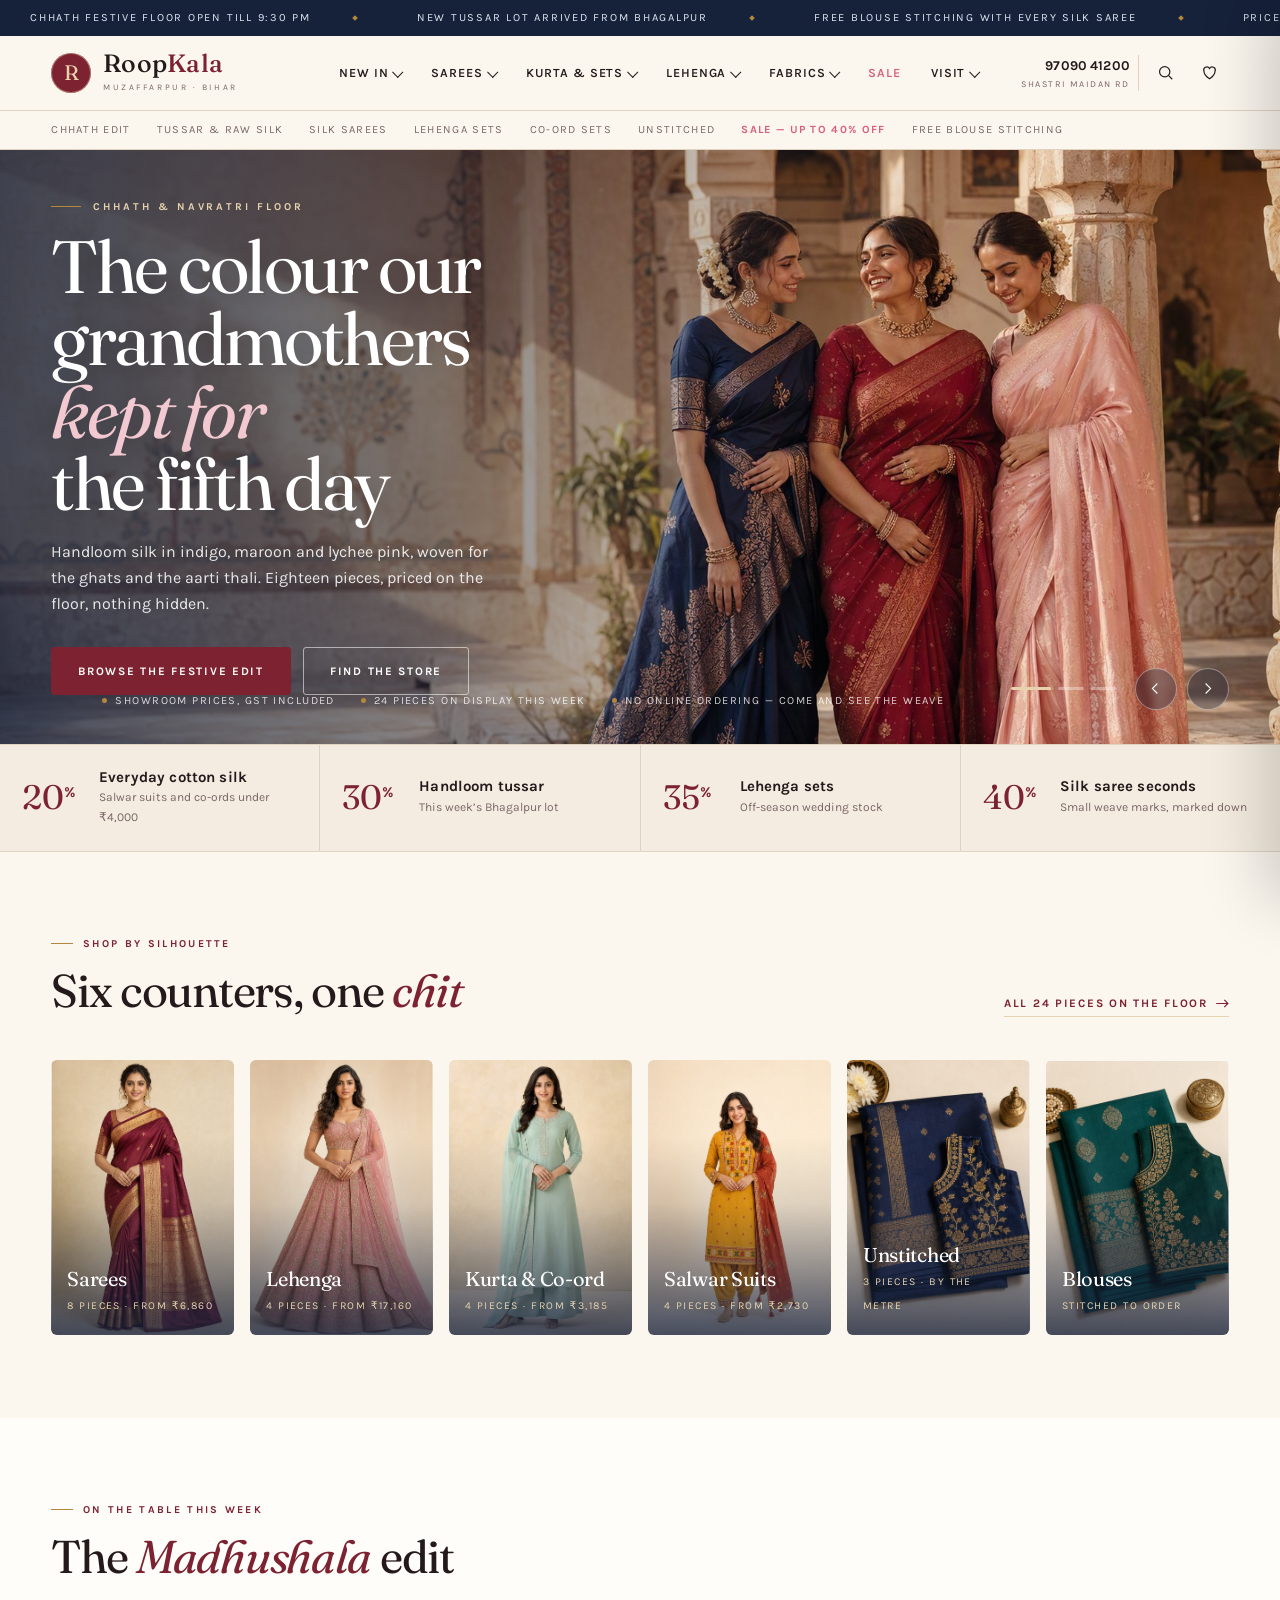
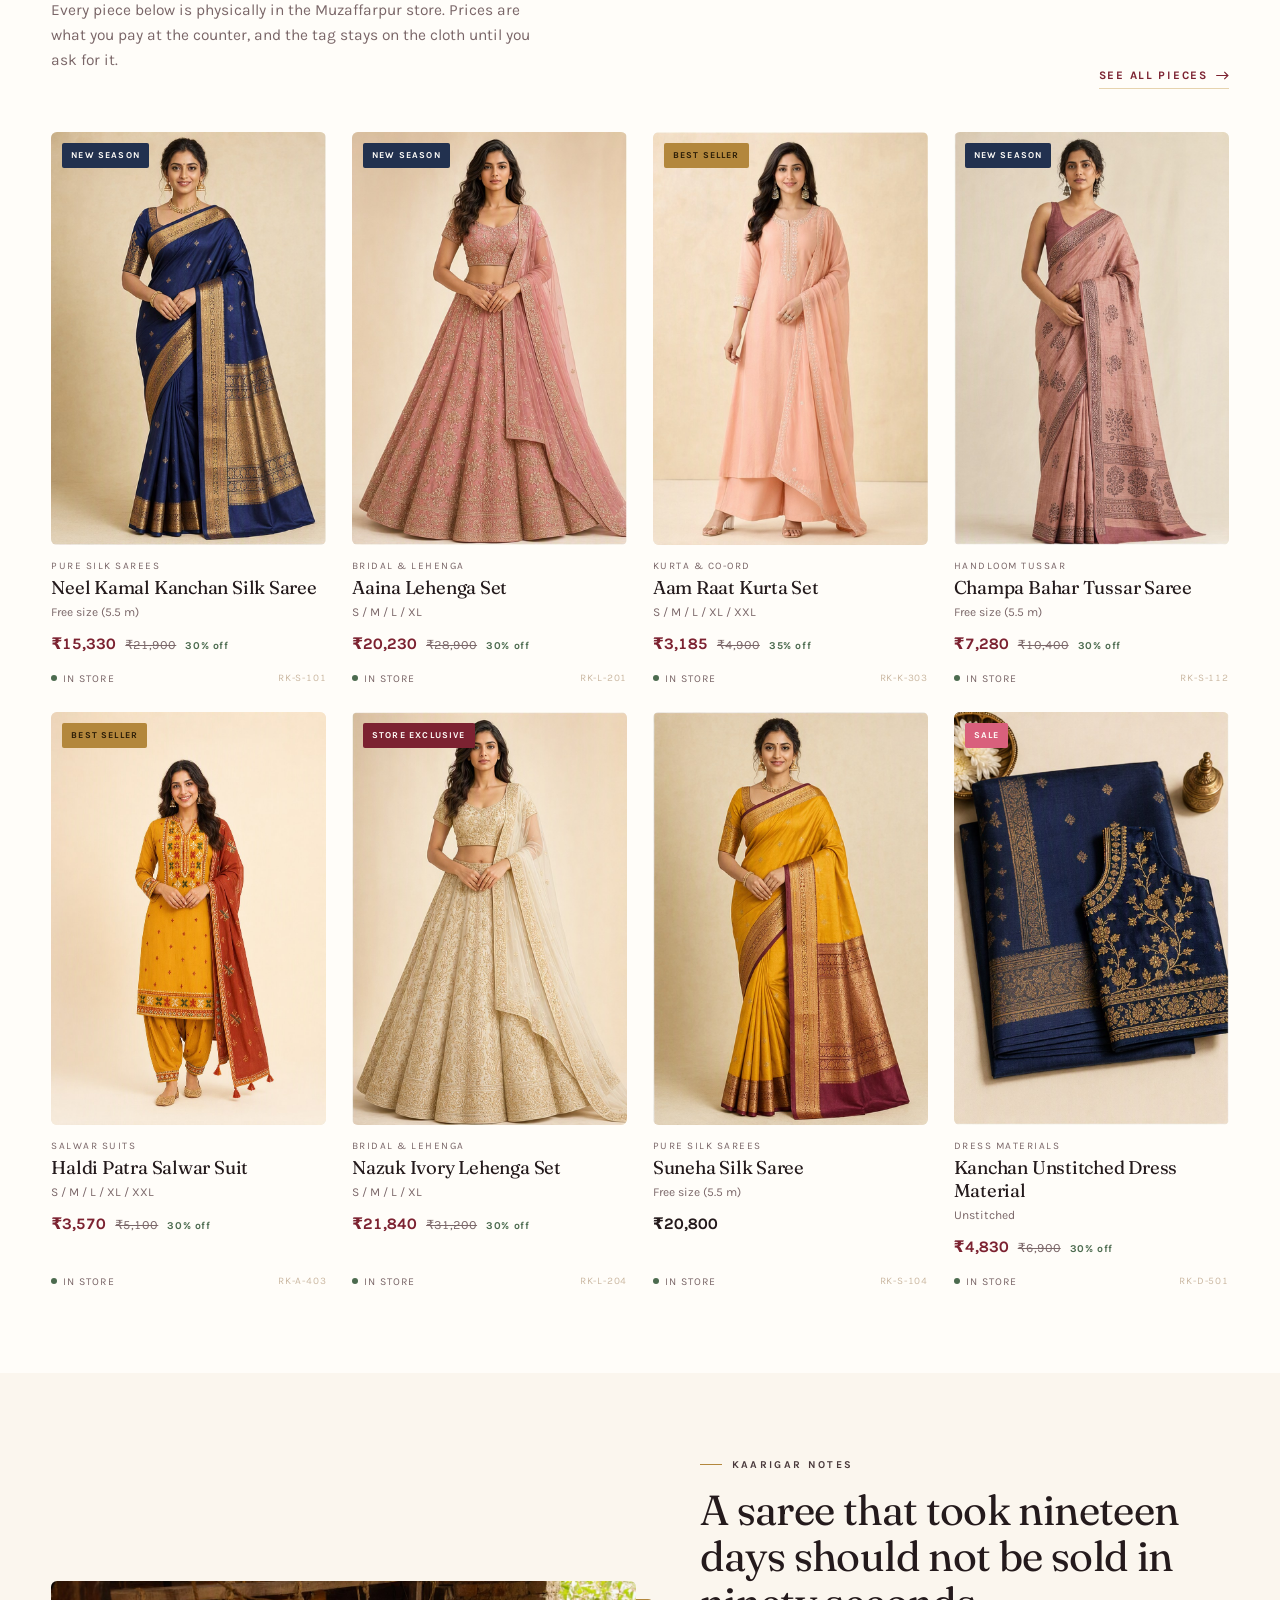
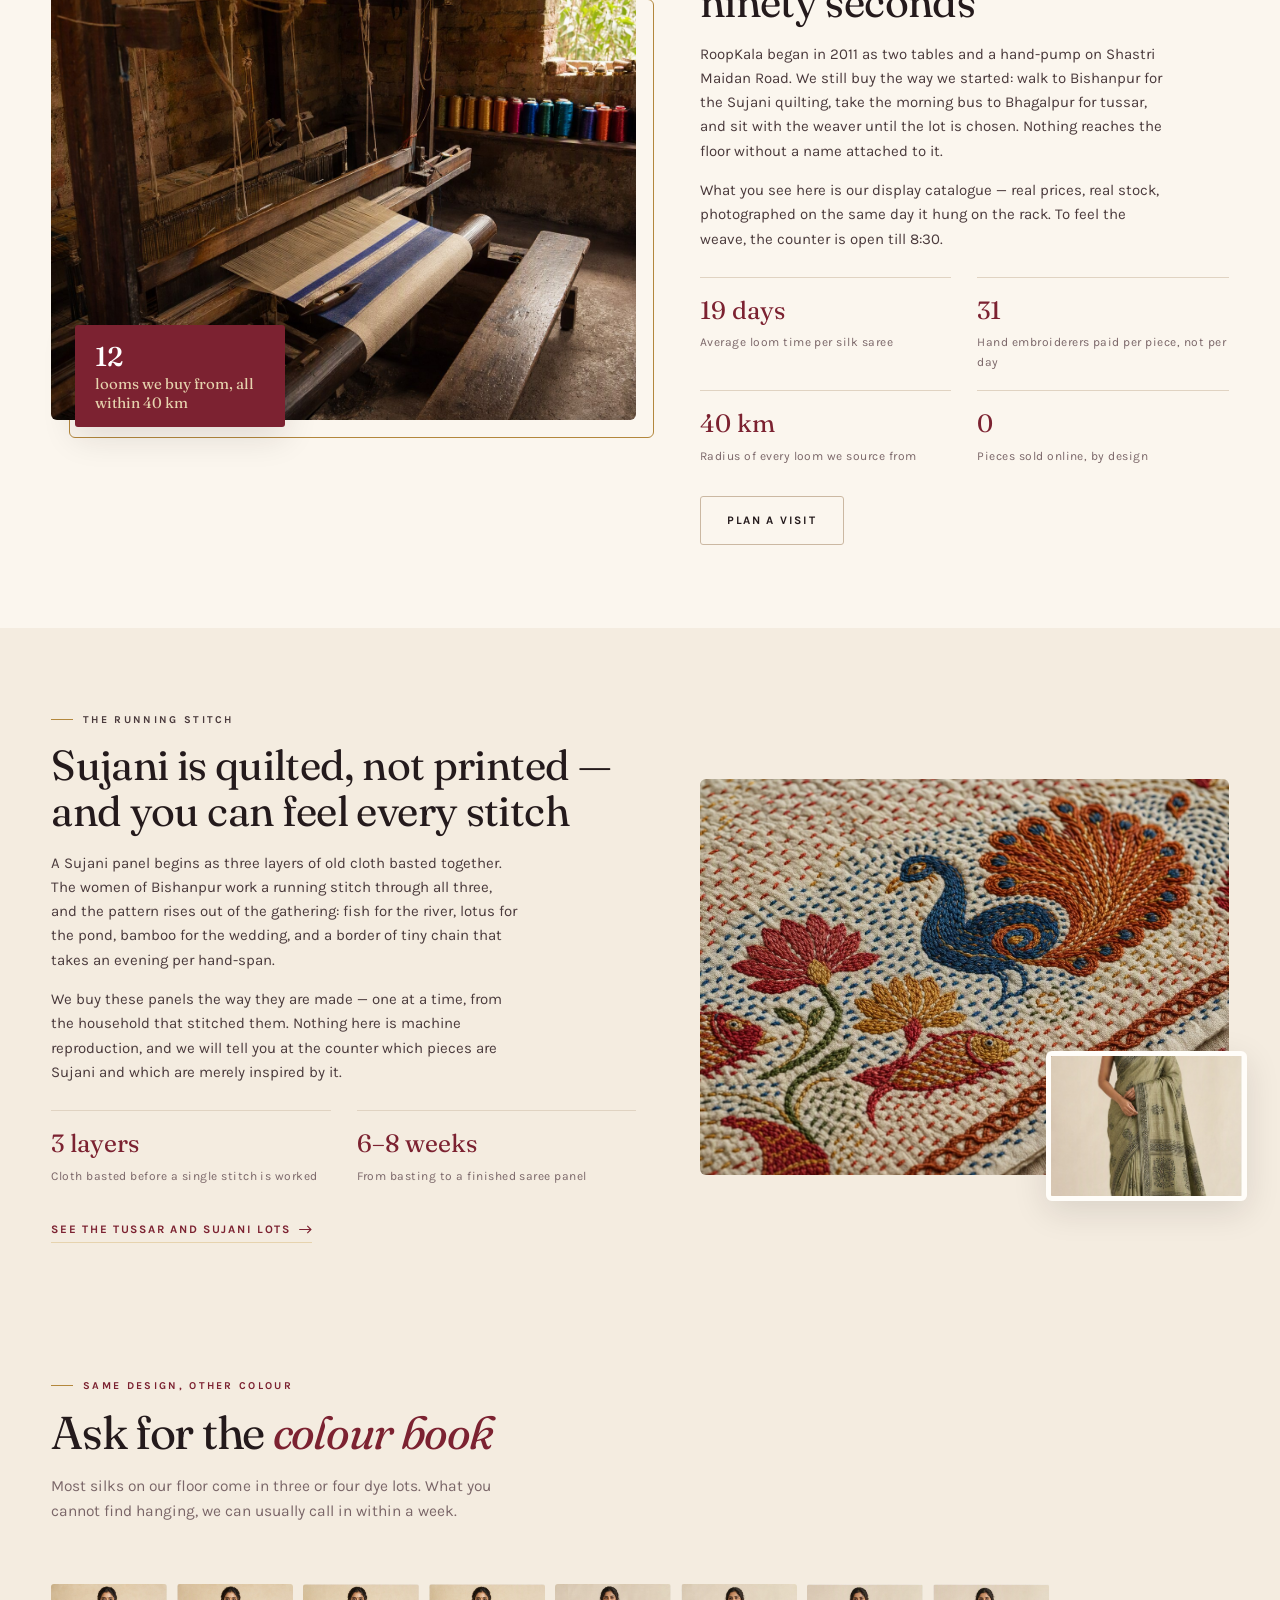
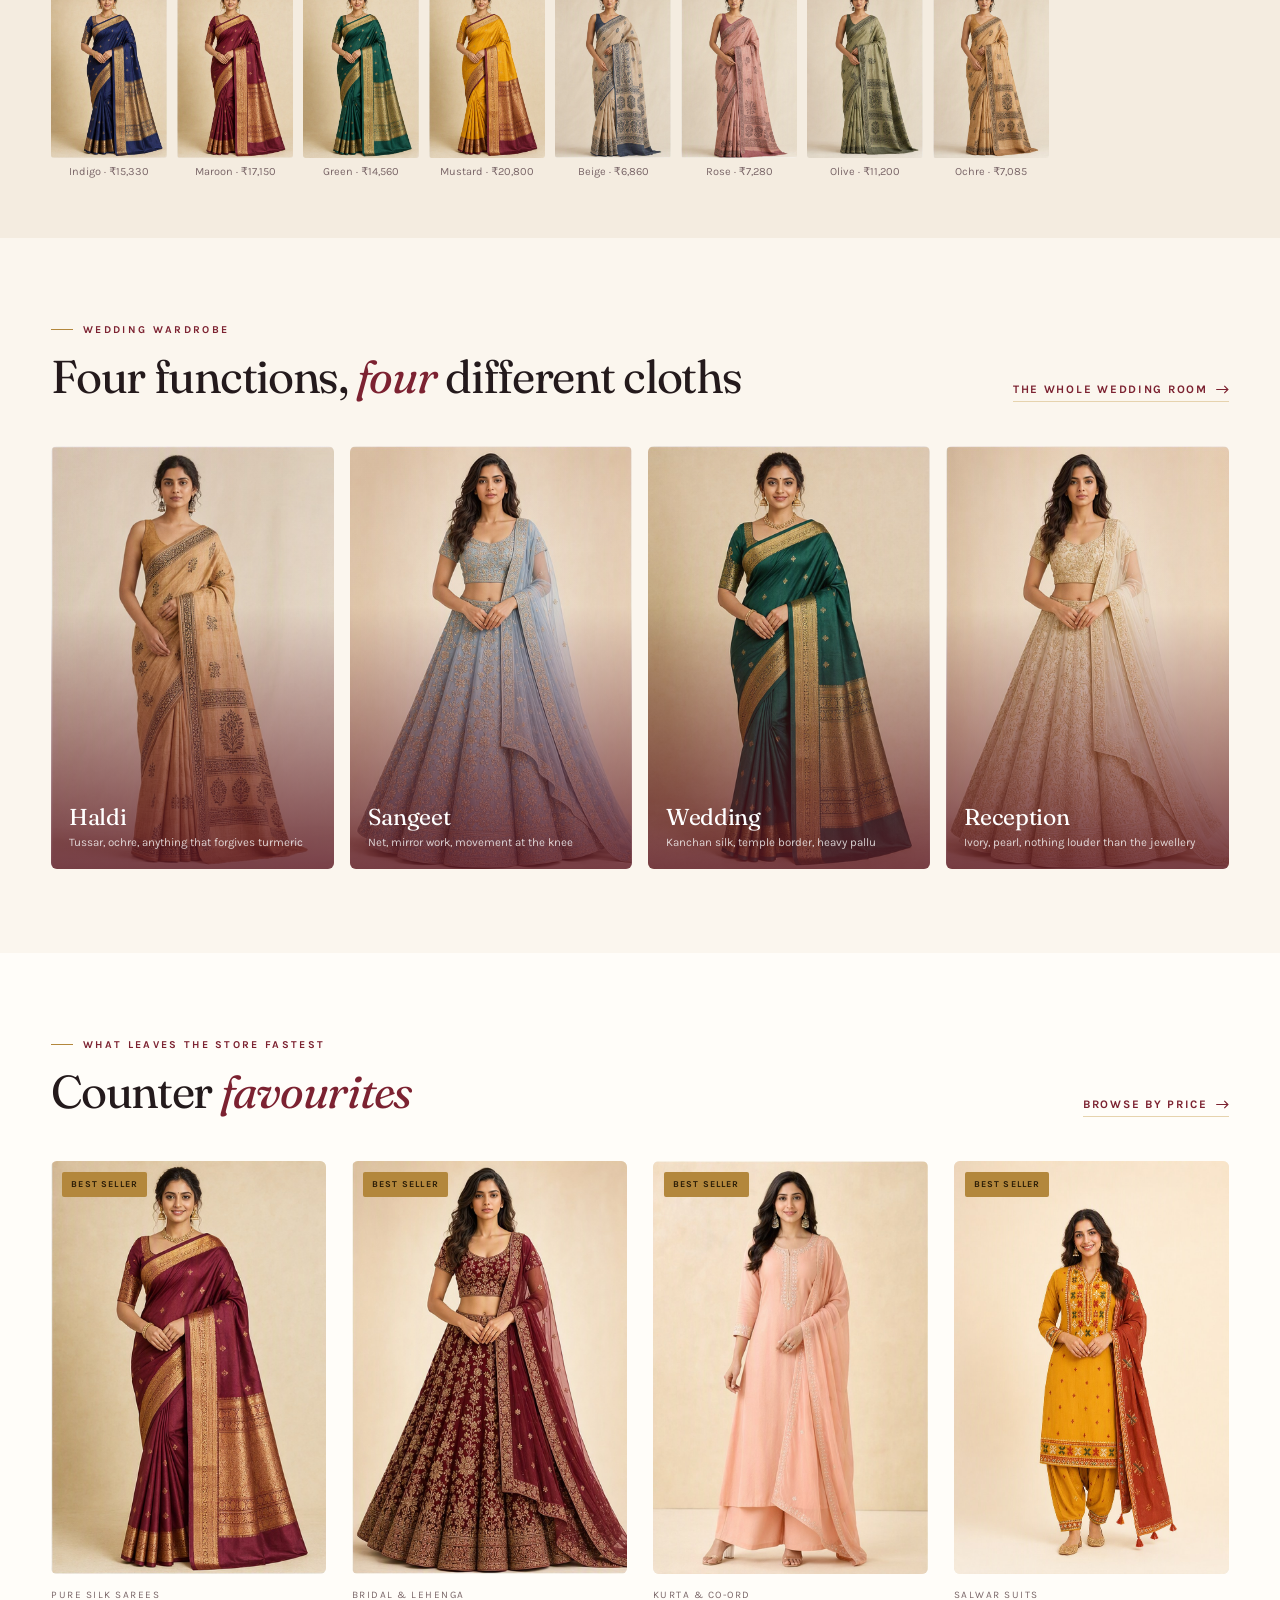
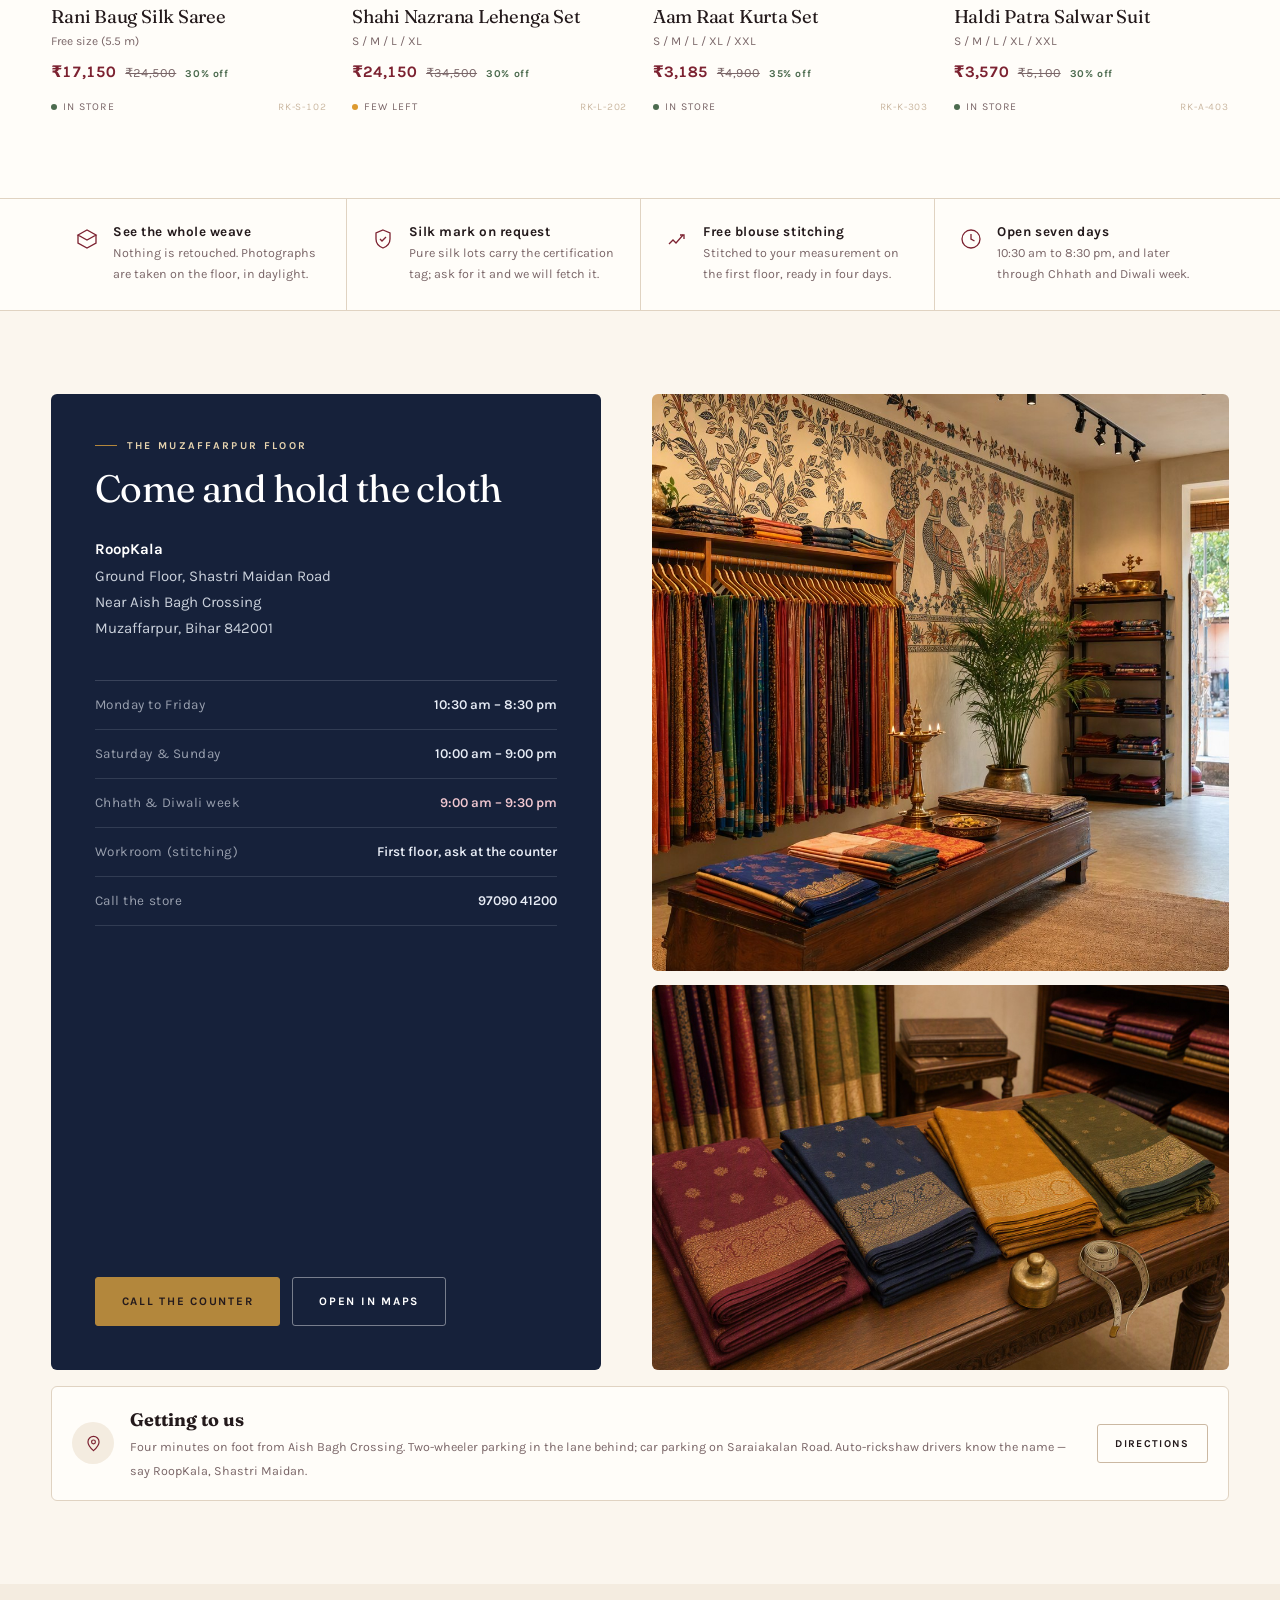
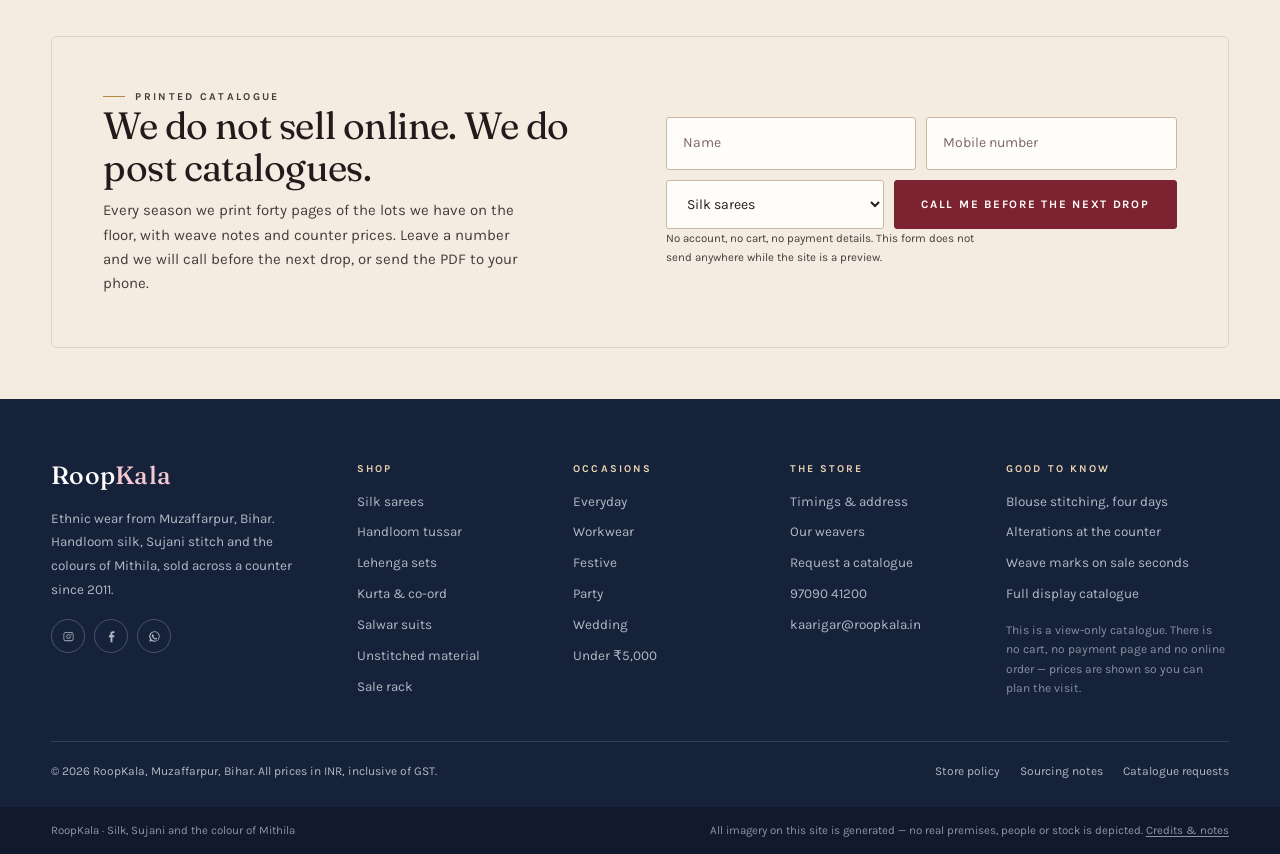
==== index.html @ 05f28224 "Add RoopKala view-only catalogue site Three-page static storefront for an ethnic-wear brand concept " ====
<!DOCTYPE html>
<html lang="en">
<head>
<meta charset="utf-8">
<meta name="viewport" content="width=device-width, initial-scale=1">
<title>RoopKala — Silk, Sujani and the colour of Mithila | Muzaffarpur</title>
<meta name="description" content="RoopKala is an ethnic wear house in Muzaffarpur, Bihar. Handloom silk sarees, tussar, lehenga sets, kurta co-ords and unstitched dress materials. Browse the catalogue and prices, then visit the store.">
<meta name="theme-color" content="#16213a">
<link rel="preconnect" href="https://fonts.googleapis.com">
<link rel="preconnect" href="https://fonts.gstatic.com" crossorigin>
<link rel="stylesheet" href="assets/css/site.css">
<link rel="icon" href="data:image/svg+xml,%3Csvg xmlns='http://www.w3.org/2000/svg' viewBox='0 0 32 32'%3E%3Crect width='32' height='32' rx='16' fill='%237c2231'/%3E%3Ctext x='16' y='22' font-family='Georgia,serif' font-size='17' fill='%23e6d3ae' text-anchor='middle'%3ER%3C/text%3E%3C/svg%3E">
</head>
<body>

<a class="sr-only" href="#main">Skip to content</a>

<!-- ============================ TICKER ============================ -->
<div class="ticker" aria-label="Store announcements">
  <div class="ticker__track">
    <span class="ticker__item">Chhath festive floor open till 9:30 pm</span>
    <span class="ticker__item">New tussar lot arrived from Bhagalpur</span>
    <span class="ticker__item">Free blouse stitching with every silk saree</span>
    <span class="ticker__item">Prices below are store prices, inclusive of GST</span>
    <span class="ticker__item">Chhath festive floor open till 9:30 pm</span>
    <span class="ticker__item">New tussar lot arrived from Bhagalpur</span>
    <span class="ticker__item">Free blouse stitching with every silk saree</span>
    <span class="ticker__item">Prices below are store prices, inclusive of GST</span>
  </div>
</div>

<!-- ============================ HEADER ============================ -->
<header class="site-header">
  <div class="wrap">
    <div class="header-top">
      <a class="brand" href="index.html" aria-label="RoopKala home">
        <span class="brand__mark" aria-hidden="true">R</span>
        <span class="brand__text">
          <span class="brand__name">Roop<span>Kala</span></span>
          <span class="brand__sub">Muzaffarpur &middot; Bihar</span>
        </span>
      </a>

      <nav class="nav" aria-label="Main">
        <ul class="nav__list">
          <li class="nav__item has-mega">
            <button class="nav__link" type="button">New In <i class="caret" aria-hidden="true"></i></button>
            <div class="mega mega--wide">
              <div>
                <p class="mega__label">This week&rsquo;s floor</p>
                <ul class="mega__list">
                  <li><a href="collections.html?sort=new">Chhath &amp; Navratri edit <span class="n">18</span></a></li>
                  <li><a href="collections.html?cat=Sarees">Silk sarees <span class="n">8</span></a></li>
                  <li><a href="collections.html?cat=Lehenga%20Sets">Lehenga sets <span class="n">4</span></a></li>
                  <li><a href="collections.html?cat=Kurta%20%26%20Co-ord">Kurta &amp; co-ord <span class="n">4</span></a></li>
                  <li><a href="collections.html?cat=Salwar%20Suits">Salwar suits <span class="n">4</span></a></li>
                  <li><a href="collections.html?cat=Dress%20Materials">Unstitched materials <span class="n">3</span></a></li>
                  <li><a href="collections.html?cat=Blouses">Blouses <span class="n">1</span></a></li>
                </ul>
              </div>
              <div>
                <p class="mega__label">By length &amp; make</p>
                <ul class="mega__list">
                  <li><a href="collections.html?line=Pure%20Silk%20Sarees">Pure silk, zari border</a></li>
                  <li><a href="collections.html?line=Handloom%20Tussar">Handloom tussar &amp; raw silk</a></li>
                  <li><a href="collections.html?style=3">Three piece sets</a></li>
                  <li><a href="collections.html?style=2">Two piece sets</a></li>
                  <li><a href="collections.html?style=U">Unstitched, by the metre</a></li>
                </ul>
              </div>
              <div class="mega__promo">
                <img src="assets/img/saree-tussar-3.jpg" alt="Olive tussar silk saree with Sujani stitch detail" loading="lazy">
                <div>
                  <h4>Sujani Stitch Series</h4>
                  <p>Twenty sarees, quilted by hand in Bishanpur, four kilometres from our store.</p>
                  <a class="link-arrow" href="collections.html?cat=Sarees">See the series
                    <svg viewBox="0 0 14 10" aria-hidden="true"><path d="M0 5h12M9 1l4 4-4 4" fill="none" stroke="currentColor" stroke-width="1.3"/></svg>
                  </a>
                </div>
              </div>
            </div>
          </li>

          <li class="nav__item has-mega">
            <button class="nav__link" type="button">Sarees <i class="caret" aria-hidden="true"></i></button>
            <div class="mega mega--narrow">
              <p class="mega__label">Saree houses</p>
              <ul class="mega__list">
                <li><a href="collections.html?line=Pure%20Silk%20Sarees">Pure silk <span class="n">4</span></a></li>
                <li><a href="collections.html?line=Handloom%20Tussar">Tussar &amp; raw silk <span class="n">4</span></a></li>
                <li><a href="collections.html?occ=Festive">Festive <span class="n">7</span></a></li>
                <li><a href="collections.html?occ=Everyday">Everyday <span class="n">3</span></a></li>
                <li><a href="collections.html?occ=Wedding">Wedding <span class="n">5</span></a></li>
                <li><a href="collections.html?cat=Sarees">All sarees <span class="n">8</span></a></li>
              </ul>
            </div>
          </li>

          <li class="nav__item has-mega">
            <button class="nav__link" type="button">Kurta &amp; Sets <i class="caret" aria-hidden="true"></i></button>
            <div class="mega mega--narrow">
              <p class="mega__label">Ready to wear</p>
              <ul class="mega__list">
                <li><a href="collections.html?cat=Kurta%20%26%20Co-ord">Kurta &amp; co-ord <span class="n">4</span></a></li>
                <li><a href="collections.html?cat=Salwar%20Suits">Salwar suits <span class="n">4</span></a></li>
                <li><a href="collections.html?occ=Workwear">Workwear <span class="n">5</span></a></li>
                <li><a href="collections.html?occ=Party">Party <span class="n">4</span></a></li>
              </ul>
            </div>
          </li>

          <li class="nav__item has-mega">
            <button class="nav__link" type="button">Lehenga <i class="caret" aria-hidden="true"></i></button>
            <div class="mega mega--narrow">
              <p class="mega__label">Wedding wardrobe</p>
              <ul class="mega__list">
                <li><a href="collections.html?cat=Lehenga%20Sets">All lehenga sets <span class="n">4</span></a></li>
                <li><a href="collections.html?occ=Wedding">Bridal <span class="n">4</span></a></li>
                <li><a href="collections.html#haldi">Haldi <span class="n">3</span></a></li>
                <li><a href="collections.html#sangeet">Sangeet <span class="n">4</span></a></li>
                <li><a href="collections.html#reception">Reception <span class="n">2</span></a></li>
              </ul>
            </div>
          </li>

          <li class="nav__item has-mega">
            <button class="nav__link" type="button">Fabrics <i class="caret" aria-hidden="true"></i></button>
            <div class="mega mega--narrow">
              <p class="mega__label">By the metre</p>
              <ul class="mega__list">
                <li><a href="collections.html?cat=Dress%20Materials">Unstitched dress material <span class="n">3</span></a></li>
                <li><a href="collections.html?cat=Blouses">Blouses <span class="n">1</span></a></li>
                <li><a href="collections.html?occ=Festive">Silk blends <span class="n">6</span></a></li>
              </ul>
            </div>
          </li>

          <li class="nav__item">
            <a class="nav__link is-sale" href="collections.html?sale=1">Sale</a>
          </li>

          <li class="nav__item has-mega">
            <button class="nav__link" type="button">Visit <i class="caret" aria-hidden="true"></i></button>
            <div class="mega mega--narrow">
              <p class="mega__label">The Muzaffarpur floor</p>
              <ul class="mega__list">
                <li><a href="index.html#store">Store &amp; timings</a></li>
                <li><a href="index.html#craft">Our weavers</a></li>
                <li><a href="index.html#catalogue">Request a catalogue</a></li>
                <li><a href="tel:+919709041200">Call 97090 41200</a></li>
              </ul>
            </div>
          </li>
        </ul>
      </nav>

      <div class="header-util">
        <div class="header-phone">
          <b>97090 41200</b>
          <span>Shastri Maidan Rd</span>
        </div>
        <a class="icon-btn" href="collections.html" aria-label="Search the catalogue">
          <svg viewBox="0 0 24 24" aria-hidden="true"><circle cx="11" cy="11" r="6.5"/><path d="M16 16l4.5 4.5"/></svg>
        </a>
        <button class="icon-btn" type="button" aria-label="Your saved lookbook">
          <svg viewBox="0 0 24 24" aria-hidden="true"><path d="M12 20s-7-4.6-7-9.6A3.9 3.9 0 0 1 12 7a3.9 3.9 0 0 1 7 3.4C19 15.4 12 20 12 20z"/></svg>
          <span class="dot" data-wish-count hidden>0</span>
        </button>
        <button class="icon-btn nav-toggle" type="button" data-open-drawer aria-label="Open menu">
          <svg viewBox="0 0 24 24" aria-hidden="true"><path d="M3 7h18M3 12h18M3 17h18"/></svg>
        </button>
      </div>
    </div>
  </div>

  <div class="subbar">
    <div class="wrap">
      <div class="subbar__inner">
        <a href="collections.html?occ=Festive">Chhath edit</a>
        <a href="collections.html?line=Handloom%20Tussar">Tussar &amp; raw silk</a>
        <a href="collections.html?cat=Sarees">Silk sarees</a>
        <a href="collections.html?cat=Lehenga%20Sets">Lehenga sets</a>
        <a href="collections.html?cat=Kurta%20%26%20Co-ord">Co-ord sets</a>
        <a href="collections.html?cat=Dress%20Materials">Unstitched</a>
        <a href="collections.html?sale=1"><b>Sale &mdash; up to 40% off</b></a>
        <a href="index.html#store">Free blouse stitching</a>
      </div>
    </div>
  </div>
</header>

<main id="main">

  <!-- ============================ HERO ============================ -->
  <section class="hero" data-hero aria-roledescription="carousel" aria-label="RoopKala seasonal floors">
    <div class="hero__viewport">
      <div class="hero__slides">

        <div class="hero__slide is-active" role="group" aria-label="1 of 3">
          <img src="assets/img/hero-festive.jpg" alt="Three women in silk sarees in a sunlit courtyard" width="1800" height="800">
          <div class="hero__scrim"></div>
          <div class="hero__copy wrap">
            <p class="hero__kicker">Chhath &amp; Navratri floor</p>
            <h1 class="hero__title">The colour our<br>grandmothers <em>kept for</em><br>the fifth day</h1>
            <p class="hero__text">Handloom silk in indigo, maroon and lychee pink, woven for the ghats and the aarti thali. Eighteen pieces, priced on the floor, nothing hidden.</p>
            <div class="hero__cta">
              <a class="btn btn--maroon" href="collections.html?occ=Festive">Browse the festive edit</a>
              <a class="btn btn--ghost" href="index.html#store">Find the store</a>
            </div>
          </div>
        </div>

        <div class="hero__slide" role="group" aria-label="2 of 3">
          <img src="assets/img/hero-wedding.jpg" alt="Bride in an embroidered lehenga in a lamp-lit courtyard" width="1800" height="900">
          <div class="hero__scrim"></div>
          <div class="hero__copy wrap">
            <p class="hero__kicker">Wedding wardrobe</p>
            <h1 class="hero__title">Haldi to reception,<br><em>four floors</em> of<br>the same trousseau</h1>
            <p class="hero__text">Lehenga sets, silk sarees and stitched-to-order blouses. Bring the function card, we will plan the cloth around it.</p>
            <div class="hero__cta">
              <a class="btn" href="collections.html?occ=Wedding">See the wedding room</a>
              <a class="btn btn--ghost" href="index.html#catalogue">Request the catalogue</a>
            </div>
          </div>
        </div>

        <div class="hero__slide" role="group" aria-label="3 of 3">
          <img src="assets/img/hero-craft.jpg" alt="Weaver's hands at a pit loom with silk threads" width="1800" height="900">
          <div class="hero__scrim"></div>
          <div class="hero__copy wrap">
            <p class="hero__kicker">Kaarigar notes</p>
            <h1 class="hero__title">Twelve looms.<br>One <em>running stitch</em><br>we refuse to hurry</h1>
            <p class="hero__text">Sujani quilting from Bishanpur, tussar from Bhagalpur, zari finished in our own workroom on the first floor.</p>
            <div class="hero__cta">
              <a class="btn" href="index.html#craft">Read how it is made</a>
              <a class="btn btn--ghost" href="collections.html?line=Handloom%20Tussar">Shop handloom tussar</a>
            </div>
          </div>
        </div>

      </div>

      <div class="hero__meta wrap">
        <span><i></i> Showroom prices, GST included</span>
        <span><i></i> 24 pieces on display this week</span>
        <span><i></i> No online ordering &mdash; come and see the weave</span>
      </div>

      <div class="hero__nav">
        <div class="hero__dots" role="tablist" aria-label="Choose slide">
          <button class="hero__dot is-on" type="button" role="tab" aria-label="Slide 1"></button>
          <button class="hero__dot" type="button" role="tab" aria-label="Slide 2"></button>
          <button class="hero__dot" type="button" role="tab" aria-label="Slide 3"></button>
        </div>
        <button class="hero__arrow" type="button" data-hero-prev aria-label="Previous slide">
          <svg viewBox="0 0 24 24" aria-hidden="true"><path d="M15 4l-8 8 8 8"/></svg>
        </button>
        <button class="hero__arrow" type="button" data-hero-next aria-label="Next slide">
          <svg viewBox="0 0 24 24" aria-hidden="true"><path d="M9 4l8 8-8 8"/></svg>
        </button>
      </div>
    </div>
  </section>

  <!-- ============================ PROMO TILES ============================ -->
  <section class="promo-strip" aria-label="Current discounts on the floor">
    <a class="promo-tile" href="collections.html?sale=1">
      <span class="promo-tile__pct">20<sup>%</sup></span>
      <div><h3>Everyday cotton silk</h3><p>Salwar suits and co-ords under &#8377;4,000</p></div>
    </a>
    <a class="promo-tile" href="collections.html?line=Handloom%20Tussar">
      <span class="promo-tile__pct">30<sup>%</sup></span>
      <div><h3>Handloom tussar</h3><p>This week&rsquo;s Bhagalpur lot</p></div>
    </a>
    <a class="promo-tile" href="collections.html?cat=Lehenga%20Sets">
      <span class="promo-tile__pct">35<sup>%</sup></span>
      <div><h3>Lehenga sets</h3><p>Off-season wedding stock</p></div>
    </a>
    <a class="promo-tile" href="collections.html?line=Pure%20Silk%20Sarees">
      <span class="promo-tile__pct">40<sup>%</sup></span>
      <div><h3>Silk saree seconds</h3><p>Small weave marks, marked down</p></div>
    </a>
  </section>

  <!-- ============================ CATEGORY GRID ============================ -->
  <section class="section">
    <div class="wrap">
      <div class="sec-head">
        <div>
          <p class="eyebrow">Shop by silhouette</p>
          <h2 class="sec-title">Six counters, one <em>chit</em></h2>
        </div>
        <a class="link-arrow" href="collections.html">All 24 pieces on the floor
          <svg viewBox="0 0 14 10" aria-hidden="true"><path d="M0 5h12M9 1l4 4-4 4" fill="none" stroke="currentColor" stroke-width="1.3"/></svg>
        </a>
      </div>

      <div class="cat-grid">
        <a class="cat-card rv" href="collections.html?cat=Sarees">
          <img src="assets/img/saree-kanj-2.jpg" alt="Maroon silk saree with temple border" loading="lazy">
          <span class="cat-card__veil"></span>
          <span class="cat-card__body"><h3>Sarees</h3><span>8 pieces &middot; from &#8377;6,860</span></span>
        </a>
        <a class="cat-card rv rv-d1" href="collections.html?cat=Lehenga%20Sets">
          <img src="assets/img/lehenga-1.jpg" alt="Rose pink lehenga set with dupatta" loading="lazy">
          <span class="cat-card__veil"></span>
          <span class="cat-card__body"><h3>Lehenga</h3><span>4 pieces &middot; from &#8377;17,160</span></span>
        </a>
        <a class="cat-card rv rv-d2" href="collections.html?cat=Kurta%20%26%20Co-ord">
          <img src="assets/img/kurta-1.jpg" alt="Mint green co-ord set" loading="lazy">
          <span class="cat-card__veil"></span>
          <span class="cat-card__body"><h3>Kurta &amp; Co-ord</h3><span>4 pieces &middot; from &#8377;3,185</span></span>
        </a>
        <a class="cat-card rv rv-d3" href="collections.html?cat=Salwar%20Suits">
          <img src="assets/img/salwar-3.jpg" alt="Mustard salwar suit with phulkari stitch" loading="lazy">
          <span class="cat-card__veil"></span>
          <span class="cat-card__body"><h3>Salwar Suits</h3><span>4 pieces &middot; from &#8377;2,730</span></span>
        </a>
        <a class="cat-card rv rv-d2" href="collections.html?cat=Dress%20Materials">
          <img src="assets/img/fabric-1.jpg" alt="Folded maroon and beige unstitched dress material" loading="lazy">
          <span class="cat-card__veil"></span>
          <span class="cat-card__body"><h3>Unstitched</h3><span>3 pieces &middot; by the metre</span></span>
        </a>
        <a class="cat-card rv rv-d3" href="collections.html?cat=Blouses">
          <img src="assets/img/fabric-3.jpg" alt="Embroidered tussar blouse piece" loading="lazy">
          <span class="cat-card__veil"></span>
          <span class="cat-card__body"><h3>Blouses</h3><span>Stitched to order</span></span>
        </a>
      </div>
    </div>
  </section>

  <!-- ============================ PRODUCT GRID ============================ -->
  <section class="section band">
    <div class="wrap">
      <div class="sec-head">
        <div>
          <p class="eyebrow">On the table this week</p>
          <h2 class="sec-title">The <em>Madhushala</em> edit</h2>
          <p class="sec-lead">Every piece below is physically in the Muzaffarpur store. Prices are what you pay at the counter, and the tag stays on the cloth until you ask for it.</p>
        </div>
        <a class="link-arrow" href="collections.html">See all pieces
          <svg viewBox="0 0 14 10" aria-hidden="true"><path d="M0 5h12M9 1l4 4-4 4" fill="none" stroke="currentColor" stroke-width="1.3"/></svg>
        </a>
      </div>
      <div class="grid-products" data-grid="featured"></div>
    </div>
  </section>

  <!-- ============================ CRAFT STORY ============================ -->
  <section class="section" id="craft">
    <div class="wrap">
      <div class="story">
        <div class="story__media rv">
          <img src="assets/img/craft-loom.jpg" alt="Wooden pit loom with a half-finished cream and indigo silk saree in a weaving shed" loading="lazy">
          <p class="story__badge"><b>12</b>looms we buy from, all within 40 km</p>
        </div>
        <div class="story__body rv rv-d1">
          <p class="eyebrow">Kaarigar notes</p>
          <h2>A saree that took nineteen days should not be sold in ninety seconds</h2>
          <p>RoopKala began in 2011 as two tables and a hand-pump on Shastri Maidan Road. We still buy the way we started: walk to Bishanpur for the Sujani quilting, take the morning bus to Bhagalpur for tussar, and sit with the weaver until the lot is chosen. Nothing reaches the floor without a name attached to it.</p>
          <p>What you see here is our display catalogue &mdash; real prices, real stock, photographed on the same day it hung on the rack. To feel the weave, the counter is open till 8:30.</p>
          <dl class="story__facts">
            <div class="fact"><dt>19 days</dt><dd>Average loom time per silk saree</dd></div>
            <div class="fact"><dt>31</dt><dd>Hand embroiderers paid per piece, not per day</dd></div>
            <div class="fact"><dt>40 km</dt><dd>Radius of every loom we source from</dd></div>
            <div class="fact"><dt>0</dt><dd>Pieces sold online, by design</dd></div>
          </dl>
          <a class="btn btn--ghost" href="index.html#store">Plan a visit</a>
        </div>
      </div>
    </div>
  </section>

  <!-- ============================ SUJANI BAND ============================ -->
  <section class="section band--paper2" id="sujani">
    <div class="wrap">
      <div class="story story--flip">
        <div class="story__media rv">
          <img src="assets/img/craft-embroidery.jpg" alt="Close view of hand quilted running stitch forming a peacock motif in rust and blue thread" loading="lazy">
          <img src="assets/img/saree-tussar-3.jpg" alt="Olive tussar saree with a hand-worked border" loading="lazy"
               style="position:absolute;right:-18px;bottom:-26px;width:38%;max-width:210px;border:5px solid var(--white);box-shadow:var(--shadow-m)">
        </div>
        <div class="story__body rv rv-d1">
          <p class="eyebrow">The running stitch</p>
          <h2>Sujani is quilted, not printed &mdash; and you can feel every stitch</h2>
          <p>A Sujani panel begins as three layers of old cloth basted together. The women of Bishanpur work a running stitch through all three, and the pattern rises out of the gathering: fish for the river, lotus for the pond, bamboo for the wedding, and a border of tiny chain that takes an evening per hand-span.</p>
          <p>We buy these panels the way they are made &mdash; one at a time, from the household that stitched them. Nothing here is machine reproduction, and we will tell you at the counter which pieces are Sujani and which are merely inspired by it.</p>
          <dl class="story__facts">
            <div class="fact"><dt>3 layers</dt><dd>Cloth basted before a single stitch is worked</dd></div>
            <div class="fact"><dt>6&ndash;8 weeks</dt><dd>From basting to a finished saree panel</dd></div>
          </dl>
          <a class="link-arrow" href="collections.html?line=Handloom%20Tussar">See the tussar and Sujani lots
            <svg viewBox="0 0 14 10" aria-hidden="true"><path d="M0 5h12M9 1l4 4-4 4" fill="none" stroke="currentColor" stroke-width="1.3"/></svg>
          </a>
        </div>
      </div>
    </div>
  </section>

  <!-- ============================ COLOUR VARIANTS ============================ -->
  <section class="section section--tight band--paper2">
    <div class="wrap">
      <div class="sec-head">
        <div>
          <p class="eyebrow">Same design, other colour</p>
          <h2 class="sec-title">Ask for the <em>colour book</em></h2>
          <p class="sec-lead">Most silks on our floor come in three or four dye lots. What you cannot find hanging, we can usually call in within a week.</p>
        </div>
      </div>
      <div class="variant-rail" data-rail="variants"></div>
    </div>
  </section>

  <!-- ============================ WEDDING HUB ============================ -->
  <section class="section">
    <div class="wrap">
      <div class="sec-head">
        <div>
          <p class="eyebrow">Wedding wardrobe</p>
          <h2 class="sec-title">Four functions, <em>four</em> different cloths</h2>
        </div>
        <a class="link-arrow" href="collections.html?occ=Wedding">The whole wedding room
          <svg viewBox="0 0 14 10" aria-hidden="true"><path d="M0 5h12M9 1l4 4-4 4" fill="none" stroke="currentColor" stroke-width="1.3"/></svg>
        </a>
      </div>
      <div class="chip-row">
        <a class="chip rv" id="haldi" href="collections.html?occ=Festive">
          <img src="assets/img/saree-tussar-4.jpg" alt="Ochre tussar saree for haldi" loading="lazy">
          <span class="chip__veil"></span>
          <span class="chip__body"><h3>Haldi</h3><p>Tussar, ochre, anything that forgives turmeric</p></span>
        </a>
        <a class="chip rv rv-d1" id="sangeet" href="collections.html?cat=Lehenga%20Sets">
          <img src="assets/img/lehenga-3.jpg" alt="Blue mirror work lehenga for sangeet" loading="lazy">
          <span class="chip__veil"></span>
          <span class="chip__body"><h3>Sangeet</h3><p>Net, mirror work, movement at the knee</p></span>
        </a>
        <a class="chip rv rv-d2" href="collections.html?line=Pure%20Silk%20Sarees">
          <img src="assets/img/saree-kanj-3.jpg" alt="Peacock green silk saree" loading="lazy">
          <span class="chip__veil"></span>
          <span class="chip__body"><h3>Wedding</h3><p>Kanchan silk, temple border, heavy pallu</p></span>
        </a>
        <a class="chip rv rv-d3" id="reception" href="collections.html?occ=Party">
          <img src="assets/img/lehenga-4.jpg" alt="Ivory pearl embroidered lehenga for reception" loading="lazy">
          <span class="chip__veil"></span>
          <span class="chip__body"><h3>Reception</h3><p>Ivory, pearl, nothing louder than the jewellery</p></span>
        </a>
      </div>
    </div>
  </section>

  <!-- ============================ BEST SELLERS ============================ -->
  <section class="section band">
    <div class="wrap">
      <div class="sec-head">
        <div>
          <p class="eyebrow">What leaves the store fastest</p>
          <h2 class="sec-title">Counter <em>favourites</em></h2>
        </div>
        <a class="link-arrow" href="collections.html?sort=price-asc">Browse by price
          <svg viewBox="0 0 14 10" aria-hidden="true"><path d="M0 5h12M9 1l4 4-4 4" fill="none" stroke="currentColor" stroke-width="1.3"/></svg>
        </a>
      </div>
      <div class="grid-products" data-grid="best"></div>
    </div>
  </section>

  <!-- ============================ TRUST ============================ -->
  <section class="trust">
    <div class="wrap">
      <div class="trust__row">
        <div class="trust__item">
          <svg viewBox="0 0 24 24" aria-hidden="true"><path d="M3 8l9-5 9 5-9 5-9-5z"/><path d="M3 8v8l9 5 9-5V8"/></svg>
          <div><h3>See the whole weave</h3><p>Nothing is retouched. Photographs are taken on the floor, in daylight.</p></div>
        </div>
        <div class="trust__item">
          <svg viewBox="0 0 24 24" aria-hidden="true"><path d="M12 3l7 3v6c0 4.2-3 7.4-7 9-4-1.6-7-4.8-7-9V6l7-3z"/><path d="M9 12l2 2 4-4"/></svg>
          <div><h3>Silk mark on request</h3><p>Pure silk lots carry the certification tag; ask for it and we will fetch it.</p></div>
        </div>
        <div class="trust__item">
          <svg viewBox="0 0 24 24" aria-hidden="true"><path d="M4 17l4-4 3 3 7-8"/><path d="M15 8h4v4"/></svg>
          <div><h3>Free blouse stitching</h3><p>Stitched to your measurement on the first floor, ready in four days.</p></div>
        </div>
        <div class="trust__item">
          <svg viewBox="0 0 24 24" aria-hidden="true"><circle cx="12" cy="12" r="9"/><path d="M12 7v5l3.5 2"/></svg>
          <div><h3>Open seven days</h3><p>10:30 am to 8:30 pm, and later through Chhath and Diwali week.</p></div>
        </div>
      </div>
    </div>
  </section>

  <!-- ============================ VISIT / STORE ============================ -->
  <section class="section" id="store">
    <div class="wrap">
      <div class="visit">
        <div class="visit__panel rv">
          <p class="eyebrow">The Muzaffarpur floor</p>
          <h2>Come and hold the cloth</h2>
          <address class="visit__addr">
            <b>RoopKala</b><br>
            Ground Floor, Shastri Maidan Road<br>
            Near Aish Bagh Crossing<br>
            Muzaffarpur, Bihar 842001
          </address>
          <dl class="visit__rows">
            <div class="visit__row"><dt>Monday to Friday</dt><dd>10:30 am &ndash; 8:30 pm</dd></div>
            <div class="visit__row"><dt>Saturday &amp; Sunday</dt><dd>10:00 am &ndash; 9:00 pm</dd></div>
            <div class="visit__row"><dt>Chhath &amp; Diwali week</dt><dd><em>9:00 am &ndash; 9:30 pm</em></dd></div>
            <div class="visit__row"><dt>Workroom (stitching)</dt><dd>First floor, ask at the counter</dd></div>
            <div class="visit__row"><dt>Call the store</dt><dd><a href="tel:+919709041200">97090 41200</a></dd></div>
          </dl>
          <div class="visit__cta">
            <a class="btn" href="tel:+919709041200">Call the counter</a>
            <a class="btn btn--ghost" href="https://www.google.com/maps/search/?api=1&amp;query=Shastri+Maidan+Road+Muzaffarpur+Bihar" target="_blank" rel="noopener">Open in Maps</a>
          </div>
        </div>
        <div class="visit__media rv rv-d1">
          <img src="assets/img/store-boutique.jpg" alt="RoopKala showroom interior with silk sarees on hangers and folded stacks on a teak table" loading="lazy">
          <img src="assets/img/store-display.jpg" alt="Folded silk sarees with zari borders arranged on a teak display table" loading="lazy">
        </div>
      </div>

      <div class="map-strip" style="margin-top:16px">
        <span class="map-strip__pin">
          <svg viewBox="0 0 24 24" aria-hidden="true"><path d="M12 21s7-6.2 7-11a7 7 0 1 0-14 0c0 4.8 7 11 7 11z"/><circle cx="12" cy="10" r="2.4"/></svg>
        </span>
        <div>
          <b>Getting to us</b>
          <span>Four minutes on foot from Aish Bagh Crossing. Two-wheeler parking in the lane behind; car parking on Saraiakalan Road. Auto-rickshaw drivers know the name &mdash; say RoopKala, Shastri Maidan.</span>
        </div>
        <a class="btn btn--sm btn--ghost" href="https://www.google.com/maps/search/?api=1&amp;query=Shastri+Maidan+Road+Muzaffarpur+Bihar" target="_blank" rel="noopener">Directions</a>
      </div>
    </div>
  </section>

  <!-- ============================ REQUEST CATALOGUE ============================ -->
  <section class="section section--tight band--paper2" id="catalogue">
    <div class="wrap">
      <div class="request rv">
        <div>
          <p class="eyebrow">Printed catalogue</p>
          <h2>We do not sell online. We do post catalogues.</h2>
          <p>Every season we print forty pages of the lots we have on the floor, with weave notes and counter prices. Leave a number and we will call before the next drop, or send the PDF to your phone.</p>
        </div>
        <div>
          <form class="field" data-request-form>
            <label class="sr-only" for="rq-name">Your name</label>
            <input id="rq-name" type="text" name="name" placeholder="Name" autocomplete="name" required>
            <label class="sr-only" for="rq-phone">Mobile number</label>
            <input id="rq-phone" type="tel" name="phone" placeholder="Mobile number" autocomplete="tel" pattern="[0-9 +\-]{8,15}" required>
            <label class="sr-only" for="rq-interest">Interested in</label>
            <select id="rq-interest" name="interest">
              <option>Silk sarees</option>
              <option>Handloom tussar</option>
              <option>Lehenga sets</option>
              <option>Kurta &amp; co-ord</option>
              <option>Unstitched materials</option>
              <option>Wedding trousseau</option>
            </select>
            <button class="btn btn--maroon" type="submit">Call me before the next drop</button>
          </form>
          <p class="form-note">No account, no cart, no payment details. This form does not send anywhere while the site is a preview.</p>
        </div>
      </div>
    </div>
  </section>

</main>

<!-- ============================ FOOTER ============================ -->
<footer class="site-footer">
  <div class="wrap">
    <div class="footer-top">
      <div class="footer-brand">
        <span class="brand__name">Roop<span>Kala</span></span>
        <p>Ethnic wear from Muzaffarpur, Bihar. Handloom silk, Sujani stitch and the colours of Mithila, sold across a counter since 2011.</p>
        <div class="footer-social">
          <a href="#" aria-label="Instagram"><svg viewBox="0 0 24 24" aria-hidden="true"><path d="M12 8.5A3.5 3.5 0 1 0 12 15.5 3.5 3.5 0 0 0 12 8.5zm0 5.8a2.3 2.3 0 1 1 0-4.6 2.3 2.3 0 0 1 0 4.6zM17.3 8.2a.9.9 0 1 1-1.8 0 .9.9 0 0 1 1.8 0zM20 8.4c0-2.1-1.6-3.7-3.7-3.8H7.7C5.6 4.7 4 6.3 4 8.4v7.2c0 2.1 1.6 3.7 3.7 3.8h8.6c2.1-.1 3.7-1.7 3.7-3.8V8.4zm-1.2 7.2c0 1.5-1.1 2.6-2.5 2.6H7.7c-1.4 0-2.5-1.1-2.5-2.6V8.4c0-1.5 1.1-2.6 2.5-2.6h8.6c1.4 0 2.5 1.1 2.5 2.6v7.2z"/></svg></a>
          <a href="#" aria-label="Facebook"><svg viewBox="0 0 24 24" aria-hidden="true"><path d="M13.5 21v-8h2.7l.4-3.1h-3.1V7.9c0-.9.3-1.5 1.6-1.5h1.7V3.6c-.3 0-1.3-.1-2.5-.1-2.5 0-4.2 1.5-4.2 4.3v2.1H7.9V13h2.5v8h3.1z"/></svg></a>
          <a href="https://wa.me/919709041200" aria-label="WhatsApp"><svg viewBox="0 0 24 24" aria-hidden="true"><path d="M12 3.5a8.4 8.4 0 0 0-7.2 12.7L3.6 20.4l4.3-1.1A8.4 8.4 0 1 0 12 3.5zm0 1.4a7 7 0 0 1 5.6 11.2l-.2.3.6 2.3-2.4-.6-.3.2A7 7 0 1 1 12 4.9zm-2.8 3.4c-.2 0-.5.1-.7.4-.2.3-.8.9-.8 2s.7 2.2.9 2.4c.1.2 1.4 2.3 3.5 3.1 1.7.7 2.1.6 2.5.5.4 0 1.2-.5 1.4-1 .2-.5.2-.9.1-1l-.2-.2-1-.5c-.2-.1-.4-.1-.5.1l-.6.8c-.1.2-.3.2-.5.1-.3-.1-1-.4-1.8-1.2-.7-.6-1.1-1.3-1.2-1.5-.1-.2 0-.4.1-.5l.4-.5c.1-.2.1-.3 0-.5l-.6-1.5c-.2-.4-.4-.4-.5-.4h-.1z"/></svg></a>
        </div>
      </div>

      <div class="footer-col">
        <h4>Shop</h4>
        <ul>
          <li><a href="collections.html?cat=Sarees">Silk sarees</a></li>
          <li><a href="collections.html?line=Handloom%20Tussar">Handloom tussar</a></li>
          <li><a href="collections.html?cat=Lehenga%20Sets">Lehenga sets</a></li>
          <li><a href="collections.html?cat=Kurta%20%26%20Co-ord">Kurta &amp; co-ord</a></li>
          <li><a href="collections.html?cat=Salwar%20Suits">Salwar suits</a></li>
          <li><a href="collections.html?cat=Dress%20Materials">Unstitched material</a></li>
          <li><a href="collections.html?sale=1">Sale rack</a></li>
        </ul>
      </div>

      <div class="footer-col">
        <h4>Occasions</h4>
        <ul>
          <li><a href="collections.html?occ=Everyday">Everyday</a></li>
          <li><a href="collections.html?occ=Workwear">Workwear</a></li>
          <li><a href="collections.html?occ=Festive">Festive</a></li>
          <li><a href="collections.html?occ=Party">Party</a></li>
          <li><a href="collections.html?occ=Wedding">Wedding</a></li>
          <li><a href="collections.html?sort=price-asc">Under &#8377;5,000</a></li>
        </ul>
      </div>

      <div class="footer-col">
        <h4>The store</h4>
        <ul>
          <li><a href="index.html#store">Timings &amp; address</a></li>
          <li><a href="index.html#craft">Our weavers</a></li>
          <li><a href="index.html#catalogue">Request a catalogue</a></li>
          <li><a href="tel:+919709041200">97090 41200</a></li>
          <li><a href="mailto:kaarigar@roopkala.in">kaarigar@roopkala.in</a></li>
        </ul>
      </div>

      <div class="footer-col">
        <h4>Good to know</h4>
        <ul>
          <li><a href="index.html#store">Blouse stitching, four days</a></li>
          <li><a href="index.html#store">Alterations at the counter</a></li>
          <li><a href="index.html#craft">Weave marks on sale seconds</a></li>
          <li><a href="collections.html">Full display catalogue</a></li>
        </ul>
        <p style="margin:16px 0 0;font-size:12px;color:rgba(232,237,246,.55)">This is a view-only catalogue. There is no cart, no payment page and no online order &mdash; prices are shown so you can plan the visit.</p>
      </div>
    </div>

    <div class="footer-bottom">
      <p>&copy; <span data-year>2026</span> RoopKala, Muzaffarpur, Bihar. All prices in INR, inclusive of GST.</p>
      <div class="footer-legal">
        <a href="index.html#store">Store policy</a>
        <a href="index.html#craft">Sourcing notes</a>
        <a href="index.html#catalogue">Catalogue requests</a>
      </div>
    </div>
  </div>
  <div class="footer-note">
    <div class="wrap">
      <span>RoopKala &middot; Silk, Sujani and the colour of Mithila</span>
      <span>All imagery on this site is generated &mdash; no real premises, people or stock is depicted. <a href="credits.md" style="color:inherit;text-decoration:underline;text-underline-offset:2px">Credits &amp; notes</a></span>
    </div>
  </div>
</footer>

<!-- ============================ MOBILE DRAWER ============================ -->
<aside class="drawer" data-drawer aria-label="Mobile menu">
  <div class="drawer__head">
    <span class="brand__name">Roop<span>Kala</span></span>
    <button class="drawer__close" type="button" data-close-drawer aria-label="Close menu">&times;</button>
  </div>
  <div class="drawer__body">
    <nav class="m-nav">
      <div class="m-nav__item">
        <button class="m-nav__toggle" type="button">New In <i aria-hidden="true"></i></button>
        <div class="m-nav__panel">
          <a href="collections.html?sort=new">This week&rsquo;s floor</a>
          <a href="collections.html?occ=Festive">Chhath &amp; Navratri edit</a>
          <a href="collections.html?line=Handloom%20Tussar">Sujani Stitch Series</a>
        </div>
      </div>
      <div class="m-nav__item">
        <button class="m-nav__toggle" type="button">Sarees <i aria-hidden="true"></i></button>
        <div class="m-nav__panel">
          <a href="collections.html?line=Pure%20Silk%20Sarees">Pure silk</a>
          <a href="collections.html?line=Handloom%20Tussar">Tussar &amp; raw silk</a>
          <a href="collections.html?cat=Sarees">All sarees</a>
        </div>
      </div>
      <div class="m-nav__item">
        <button class="m-nav__toggle" type="button">Lehenga <i aria-hidden="true"></i></button>
        <div class="m-nav__panel">
          <a href="collections.html?cat=Lehenga%20Sets">All lehenga sets</a>
          <a href="collections.html?occ=Wedding">Bridal</a>
          <a href="collections.html?occ=Party">Reception</a>
        </div>
      </div>
      <div class="m-nav__item">
        <button class="m-nav__toggle" type="button">Kurta &amp; Sets <i aria-hidden="true"></i></button>
        <div class="m-nav__panel">
          <a href="collections.html?cat=Kurta%20%26%20Co-ord">Kurta &amp; co-ord</a>
          <a href="collections.html?cat=Salwar%20Suits">Salwar suits</a>
        </div>
      </div>
      <div class="m-nav__item">
        <button class="m-nav__toggle" type="button">Fabrics <i aria-hidden="true"></i></button>
        <div class="m-nav__panel">
          <a href="collections.html?cat=Dress%20Materials">Unstitched material</a>
          <a href="collections.html?cat=Blouses">Blouses</a>
        </div>
      </div>
      <div class="m-nav__item"><a class="m-nav__toggle" style="width:100%;text-align:left" href="collections.html?sale=1">Sale</a></div>
      <div class="m-nav__item">
        <button class="m-nav__toggle" type="button">Visit <i aria-hidden="true"></i></button>
        <div class="m-nav__panel">
          <a href="index.html#store">Store &amp; timings</a>
          <a href="index.html#craft">Our weavers</a>
          <a href="index.html#catalogue">Request a catalogue</a>
        </div>
      </div>
    </nav>
  </div>
  <div class="drawer__foot">
    Shastri Maidan Road, Muzaffarpur<br>
    <a href="tel:+919709041200">97090 41200</a> &middot; 10:30 am &ndash; 8:30 pm
  </div>
</aside>
<div class="scrim" data-scrim></div>

<script src="assets/js/catalog.js"></script>
<script src="assets/js/site.js"></script>
<script>
(function () {
  var P = RK.PRODUCTS;

  // Featured: first 8 of the "Madhushala" edit (mix of categories)
  var featured = ['RK-S-101','RK-L-201','RK-K-303','RK-S-112','RK-A-403','RK-L-204','RK-S-104','RK-D-501']
    .map(RK.byId).filter(Boolean);
  document.querySelector('[data-grid="featured"]').innerHTML = featured.map(function (p) {
    return RK.cardHTML(p);
  }).join('');

  // Best sellers
  var best = P.filter(function (p) { return p.badge === 'best'; }).slice(0, 4);
  document.querySelector('[data-grid="best"]').innerHTML = best.map(function (p) {
    return RK.cardHTML(p);
  }).join('');

  // Colour variant rail: every colourway of the kanchan silks
  var rail = document.querySelector('[data-rail="variants"]');
  if (rail) {
    rail.innerHTML = P.filter(function (p) { return p.line === 'Pure Silk Sarees' || p.line === 'Handloom Tussar'; })
      .map(function (p) {
        return '<a href="product.html?id=' + p.id + '">' +
          '<img src="assets/img/' + p.img + '.jpg" alt="' + p.name + '" loading="lazy">' +
          '<span>' + p.colour.charAt(0).toUpperCase() + p.colour.slice(1) + ' &middot; ' + RK.money(p.price) + '</span></a>';
      }).join('');
  }

  // Register injected cards with the scroll-reveal observer
  RKUI.observeReveals(document);
})();
</script>
</body>
</html>
---- assets/css/site.css ----
/* ==========================================================================
   RoopKala — Muzaffarpur, Bihar
   Design system and site styles. Original work; Mithila-folk inspired.
   ========================================================================== */

@import url('https://fonts.googleapis.com/css2?family=Fraunces:ital,opsz,wght@0,9..144,300..700;1,9..144,300..600&family=Karla:wght@300..700&display=swap');

:root {
  /* Surfaces */
  --paper: #fbf6ee;
  --paper-2: #f4ece0;
  --paper-3: #ece0cf;
  --white: #fffdf9;

  /* Ink */
  --ink: #241a1c;
  --ink-2: #4a3a3c;
  --ink-3: #7a6668;
  --line: #e0d3c2;
  --line-2: #cbb8a2;

  /* Heritage palette */
  --indigo: #22314f;
  --indigo-dk: #16213a;
  --maroon: #7c2231;
  --maroon-dk: #5b1723;
  --lychee: #d9607c;
  --lychee-soft: #f2c8d1;
  --gold: #b3873c;
  --gold-soft: #e6d3ae;
  --marigold: #dd9a2f;
  --leaf: #4c6b4f;

  /* Type */
  --display: 'Fraunces', 'Iowan Old Style', Georgia, serif;
  --body: 'Karla', 'Segoe UI', system-ui, sans-serif;

  /* Metrics */
  --maxw: 1320px;
  --gutter: clamp(18px, 4vw, 52px);
  --radius: 3px;
  --radius-lg: 6px;
  --shadow-s: 0 1px 2px rgba(36, 26, 28, .06), 0 4px 14px rgba(36, 26, 28, .05);
  --shadow-m: 0 10px 34px rgba(36, 26, 28, .12);
  --ease: cubic-bezier(.22, .61, .36, 1);
  --header-h: 118px;
}

*, *::before, *::after { box-sizing: border-box; }

html { -webkit-text-size-adjust: 100%; scroll-behavior: smooth; }

body {
  margin: 0;
  background: var(--paper);
  color: var(--ink);
  font-family: var(--body);
  font-size: 15px;
  line-height: 1.62;
  font-weight: 400;
  -webkit-font-smoothing: antialiased;
  text-rendering: optimizeLegibility;
}

img { max-width: 100%; display: block; height: auto; }
a { color: inherit; text-decoration: none; }
button { font: inherit; color: inherit; cursor: pointer; }
ul, ol { margin: 0; padding: 0; list-style: none; }

h1, h2, h3, h4 {
  font-family: var(--display);
  font-weight: 400;
  line-height: 1.1;
  margin: 0;
  letter-spacing: -.015em;
  font-variation-settings: 'SOFT' 0, 'WONK' 1;
}

.sr-only {
  position: absolute; width: 1px; height: 1px; padding: 0; margin: -1px;
  overflow: hidden; clip: rect(0 0 0 0); white-space: nowrap; border: 0;
}

.wrap { width: 100%; max-width: var(--maxw); margin-inline: auto; padding-inline: var(--gutter); }

/* ---------- Shared type utilities ---------- */
.eyebrow {
  font-family: var(--body);
  font-size: 10.5px;
  font-weight: 700;
  letter-spacing: .22em;
  text-transform: uppercase;
  color: var(--maroon);
  margin: 0 0 14px;
  display: flex;
  align-items: center;
  gap: 10px;
}
.eyebrow::before {
  content: '';
  width: 22px; height: 1px;
  background: var(--gold);
  flex: none;
}
.eyebrow.center { justify-content: center; }
.eyebrow.center::after { content: ''; width: 22px; height: 1px; background: var(--gold); }

.sec-title {
  font-size: clamp(28px, 4.1vw, 46px);
  letter-spacing: -.028em;
}
.sec-title em { font-style: italic; color: var(--maroon); }
.sec-lead {
  color: var(--ink-3);
  max-width: 54ch;
  font-size: 15.5px;
}
.sec-head {
  display: flex;
  align-items: flex-end;
  justify-content: space-between;
  gap: 30px;
  margin-bottom: clamp(26px, 3.4vw, 44px);
  flex-wrap: wrap;
}

.section { padding-block: clamp(48px, 6.5vw, 92px); }
.section--tight { padding-block: clamp(34px, 4vw, 54px); }
.band { background: var(--white); }
.band--paper2 { background: var(--paper-2); }

/* ---------- Buttons ---------- */
.btn {
  --bg: var(--ink);
  --fg: var(--white);
  --bd: var(--ink);
  display: inline-flex;
  align-items: center;
  justify-content: center;
  gap: 9px;
  padding: 14px 26px;
  background: var(--bg);
  color: var(--fg);
  border: 1px solid var(--bd);
  border-radius: var(--radius);
  font-size: 11.5px;
  font-weight: 700;
  letter-spacing: .15em;
  text-transform: uppercase;
  transition: transform .25s var(--ease), background .25s var(--ease), color .25s var(--ease), border-color .25s var(--ease);
  white-space: nowrap;
}
.btn:hover { transform: translateY(-2px); }
.btn--maroon { --bg: var(--maroon); --bd: var(--maroon); }
.btn--maroon:hover { --bg: var(--maroon-dk); --bd: var(--maroon-dk); }
.btn--ghost { --bg: transparent; --fg: var(--ink); --bd: var(--line-2); }
.btn--ghost:hover { --bg: var(--ink); --fg: var(--white); --bd: var(--ink); }
.btn--gold { --bg: var(--gold); --bd: var(--gold); }
.btn--sm { padding: 10px 17px; font-size: 10.5px; letter-spacing: .13em; }
.btn--block { width: 100%; }

.link-arrow {
  display: inline-flex;
  align-items: center;
  gap: 8px;
  font-size: 11.5px;
  font-weight: 700;
  letter-spacing: .15em;
  text-transform: uppercase;
  color: var(--maroon);
  border-bottom: 1px solid var(--gold-soft);
  padding-bottom: 3px;
  transition: border-color .2s var(--ease), gap .2s var(--ease);
}
.link-arrow:hover { border-color: var(--maroon); gap: 13px; }
.link-arrow svg { width: 13px; height: 9px; }

/* ---------- Mithila-inspired rule ornament ---------- */
.mithila-rule {
  height: 16px;
  background-image: url("data:image/svg+xml,%3Csvg xmlns='http://www.w3.org/2000/svg' width='48' height='16' viewBox='0 0 48 16'%3E%3Cg fill='none' stroke='%23b3873c' stroke-width='1'%3E%3Cpath d='M0 8h10'/%3E%3Cpath d='M24 2c3 2 3 10 0 12-3-2-3-10 0-12z'/%3E%3Cpath d='M24 4.5c1.6 1.2 1.6 5.8 0 7-1.6-1.2-1.6-5.8 0-7z'/%3E%3Cpath d='M38 8h10'/%3E%3Ccircle cx='17' cy='8' r='1.4'/%3E%3Ccircle cx='31' cy='8' r='1.4'/%3E%3C/g%3E%3C/svg%3E");
  background-repeat: repeat-x;
  background-position: center;
  opacity: .75;
}

/* ==========================================================================
   Ticker
   ========================================================================== */
.ticker {
  background: var(--indigo-dk);
  color: #dfe6f2;
  overflow: hidden;
  height: 36px;
  display: flex;
  align-items: center;
  position: relative;
  z-index: 60;
}
.ticker__track {
  display: flex;
  gap: 0;
  white-space: nowrap;
  animation: ticker-run 46s linear infinite;
}
.ticker:hover .ticker__track { animation-play-state: paused; }
.ticker__item {
  font-size: 11px;
  letter-spacing: .16em;
  text-transform: uppercase;
  padding-inline: 30px;
  display: inline-flex;
  align-items: center;
  gap: 12px;
  flex: none;
}
.ticker__item::after {
  content: '';
  width: 4px; height: 4px;
  background: var(--gold);
  transform: rotate(45deg);
  margin-left: 30px;
}
@keyframes ticker-run { to { transform: translateX(-50%); } }

/* ==========================================================================
   Header + mega menu
   ========================================================================== */
.site-header {
  position: sticky;
  top: 0;
  z-index: 50;
  background: var(--paper);
  border-bottom: 1px solid var(--line);
  transition: box-shadow .3s var(--ease), background .3s var(--ease);
}
.site-header.is-stuck { box-shadow: 0 6px 26px rgba(36, 26, 28, .09); background: var(--white); }

.header-top {
  display: flex;
  align-items: center;
  gap: 26px;
  padding-block: 15px;
}

.brand { display: flex; align-items: center; gap: 12px; flex: none; }
.brand__mark {
  width: 40px; height: 40px;
  border-radius: 50%;
  background: var(--maroon);
  color: var(--gold-soft);
  display: grid;
  place-items: center;
  font-family: var(--display);
  font-size: 21px;
  line-height: 1;
  flex: none;
  box-shadow: inset 0 0 0 1px rgba(230, 211, 174, .45);
}
.brand__text { display: flex; flex-direction: column; }
.brand__name {
  font-family: var(--display);
  font-size: 25px;
  letter-spacing: .01em;
  line-height: 1;
  font-weight: 500;
  font-variation-settings: 'SOFT' 0, 'WONK' 1;
}
.brand__name span { color: var(--maroon); }
.brand__sub {
  font-size: 8.5px;
  letter-spacing: .3em;
  text-transform: uppercase;
  color: var(--ink-3);
  margin-top: 5px;
}

.nav { margin-left: auto; }
.nav__list { display: flex; align-items: center; gap: 4px; }
.nav__item { position: relative; }
.nav__link {
  display: inline-flex;
  align-items: center;
  gap: 5px;
  padding: 11px 13px;
  font-size: 12.5px;
  font-weight: 600;
  letter-spacing: .07em;
  text-transform: uppercase;
  background: none;
  border: 0;
  position: relative;
  transition: color .2s var(--ease);
}
.nav__link::after {
  content: '';
  position: absolute;
  left: 13px; right: 13px; bottom: 5px;
  height: 1px;
  background: var(--maroon);
  transform: scaleX(0);
  transform-origin: left;
  transition: transform .3s var(--ease);
}
.nav__link:hover { color: var(--maroon); }
.nav__link:hover::after,
.nav__item.is-open > .nav__link::after { transform: scaleX(1); }
.nav__link .caret { width: 8px; height: 8px; border: solid currentColor; border-width: 0 1.5px 1.5px 0; transform: rotate(45deg) translateY(-1px); transition: transform .25s var(--ease); }
.nav__item.is-open .caret { transform: rotate(-135deg) translateY(-1px); }
.nav__link.is-sale { color: var(--lychee); }
.nav__link.is-sale::after { background: var(--lychee); }

.mega {
  position: absolute;
  top: calc(100% + 14px);
  left: 50%;
  transform: translateX(-50%) translateY(8px);
  background: var(--white);
  border: 1px solid var(--line);
  box-shadow: var(--shadow-m);
  border-radius: var(--radius-lg);
  padding: 26px;
  opacity: 0;
  visibility: hidden;
  pointer-events: none;
  transition: opacity .25s var(--ease), transform .25s var(--ease), visibility .25s;
  z-index: 60;
}
.nav__item:hover .mega,
.nav__item:focus-within .mega,
.nav__item.is-open .mega {
  opacity: 1; visibility: visible; pointer-events: auto;
  transform: translateX(-50%) translateY(0);
}
.mega--wide { left: 0; transform: translateX(0) translateY(8px); width: min(920px, calc(100vw - 2 * var(--gutter))); display: grid; grid-template-columns: 1.15fr 1fr 1fr; gap: 30px; }
.mega--wide::before { content: ''; position: absolute; top: -14px; left: 0; right: 0; height: 14px; }
.mega--narrow { width: 260px; }
.mega--narrow::before { content: ''; position: absolute; top: -14px; left: 0; right: 0; height: 14px; }

.mega__label {
  font-size: 9.5px;
  font-weight: 700;
  letter-spacing: .2em;
  text-transform: uppercase;
  color: var(--ink-3);
  padding-bottom: 10px;
  border-bottom: 1px solid var(--line);
  margin-bottom: 12px;
}
.mega__list li + li { margin-top: 1px; }
.mega__list a {
  display: flex;
  justify-content: space-between;
  align-items: baseline;
  gap: 10px;
  padding: 6px 8px 6px 0;
  font-size: 13.5px;
  border-radius: var(--radius);
  transition: color .18s var(--ease), padding .18s var(--ease), background .18s var(--ease);
}
.mega__list a:hover { color: var(--maroon); padding-left: 8px; background: var(--paper-2); }
.mega__list .n { font-size: 10.5px; color: var(--line-2); font-variant-numeric: tabular-nums; }
.mega__promo {
  background: var(--paper-2);
  border-radius: var(--radius-lg);
  padding: 0;
  overflow: hidden;
  display: flex;
  flex-direction: row;
  align-items: stretch;
}
.mega__promo img { width: 104px; flex: none; aspect-ratio: 2 / 3; height: auto; object-fit: cover; }
.mega__promo div { padding: 15px 17px 18px; }
.mega__promo h4 { font-size: 19px; margin-bottom: 5px; }
.mega__promo p { margin: 0 0 10px; font-size: 12.5px; color: var(--ink-3); }

.header-util { display: flex; align-items: center; gap: 6px; flex: none; }
.icon-btn {
  width: 38px; height: 38px;
  display: grid; place-items: center;
  background: none; border: 0; border-radius: 50%;
  transition: background .2s var(--ease), color .2s var(--ease);
  position: relative;
}
.icon-btn:hover { background: var(--paper-3); }
.icon-btn svg { width: 19px; height: 19px; fill: none; stroke: currentColor; stroke-width: 1.5; }
.icon-btn .dot {
  position: absolute; top: 7px; right: 7px;
  width: 6px; height: 6px; border-radius: 50%;
  background: var(--lychee);
  box-shadow: 0 0 0 2px var(--paper);
}
.header-phone {
  display: flex; flex-direction: column; align-items: flex-end;
  padding-right: 8px; margin-right: 2px;
  border-right: 1px solid var(--line);
  padding-left: 4px;
}
.header-phone b { font-size: 13.5px; font-weight: 700; letter-spacing: .01em; }
.header-phone span { font-size: 9px; letter-spacing: .16em; text-transform: uppercase; color: var(--ink-3); }

.nav-toggle { display: none; }

/* Sub-bar (category quick links) */
.subbar { border-top: 1px solid var(--line); background: var(--paper); }
.subbar__inner { display: flex; align-items: center; gap: 26px; overflow-x: auto; scrollbar-width: none; }
.subbar__inner::-webkit-scrollbar { display: none; }
.subbar a {
  font-size: 11px;
  letter-spacing: .12em;
  text-transform: uppercase;
  color: var(--ink-3);
  padding: 10px 0;
  white-space: nowrap;
  transition: color .2s var(--ease);
}
.subbar a:hover { color: var(--maroon); }
.subbar a b { color: var(--lychee); font-weight: 700; }

/* ==========================================================================
   Hero carousel
   ========================================================================== */
.hero { position: relative; background: var(--indigo-dk); overflow: hidden; }
.hero__viewport { position: relative; }
.hero__slides { position: relative; height: clamp(430px, 66vh, 660px); }
.hero__slide {
  position: absolute; inset: 0;
  opacity: 0; visibility: hidden;
  transition: opacity .9s var(--ease), visibility .9s;
}
.hero__slide.is-active { opacity: 1; visibility: visible; }
.hero__slide img { width: 100%; height: 100%; object-fit: cover; object-position: center 30%; }
.hero__scrim {
  position: absolute; inset: 0;
  background: linear-gradient(96deg, rgba(22, 33, 58, .82) 0%, rgba(22, 33, 58, .52) 34%, rgba(22, 33, 58, .06) 66%, transparent 100%);
}
.hero__copy {
  position: absolute;
  inset: 0;
  display: flex;
  flex-direction: column;
  justify-content: center;
  max-width: 620px;
  margin-inline: 0 auto;
  padding-inline: var(--gutter);
  color: #fff;
}
.hero__slide.is-active .hero__copy > * { animation: hero-in .95s var(--ease) both; }
.hero__slide.is-active .hero__copy > *:nth-child(2) { animation-delay: .1s; }
.hero__slide.is-active .hero__copy > *:nth-child(3) { animation-delay: .19s; }
.hero__slide.is-active .hero__copy > *:nth-child(4) { animation-delay: .27s; }
@keyframes hero-in { from { opacity: 0; transform: translateY(22px); } to { opacity: 1; transform: none; } }
.hero__kicker {
  font-size: 10.5px; font-weight: 700; letter-spacing: .28em; text-transform: uppercase;
  color: var(--gold-soft); margin: 0 0 16px;
  display: flex; align-items: center; gap: 12px;
}
.hero__kicker::before { content: ''; width: 30px; height: 1px; background: var(--gold); }
.hero__title {
  font-size: clamp(38px, 6.4vw, 74px);
  line-height: .98;
  letter-spacing: -.034em;
  margin: 0 0 18px;
  text-shadow: 0 2px 30px rgba(0, 0, 0, .28);
}
.hero__title em { font-style: italic; color: var(--lychee-soft); }
.hero__text { font-size: 16px; max-width: 44ch; color: rgba(255, 255, 255, .88); margin: 0 0 30px; text-shadow: 0 1px 14px rgba(0, 0, 0, .3); }
.hero__cta { display: flex; gap: 12px; flex-wrap: wrap; }
.hero__cta .btn--ghost { --fg: #fff; --bd: rgba(255, 255, 255, .55); }
.hero__cta .btn--ghost:hover { --bg: #fff; --fg: var(--ink); --bd: #fff; }

.hero__nav {
  position: absolute; right: var(--gutter); bottom: 34px;
  display: flex; align-items: center; gap: 10px;
  z-index: 5;
}
.hero__arrow {
  width: 42px; height: 42px;
  border-radius: 50%;
  border: 1px solid rgba(255, 255, 255, .4);
  background: rgba(22, 33, 58, .35);
  color: #fff;
  display: grid; place-items: center;
  backdrop-filter: blur(3px);
  transition: background .22s var(--ease), border-color .22s var(--ease);
}
.hero__arrow:hover { background: var(--maroon); border-color: var(--maroon); }
.hero__arrow svg { width: 15px; height: 15px; fill: none; stroke: currentColor; stroke-width: 1.7; }
.hero__dots { display: flex; gap: 7px; margin-right: 8px; }
.hero__dot {
  width: 26px; height: 3px; border-radius: 2px; border: 0; padding: 0;
  background: rgba(255, 255, 255, .34);
  transition: background .25s var(--ease), width .25s var(--ease);
}
.hero__dot.is-on { background: var(--gold-soft); width: 40px; }

.hero__meta {
  position: absolute; left: var(--gutter); bottom: 34px; right: 40%;
  display: flex; gap: 26px; align-items: center;
  color: rgba(255, 255, 255, .8);
  font-size: 11px; letter-spacing: .13em; text-transform: uppercase;
  z-index: 4;
}
.hero__meta span { display: inline-flex; align-items: center; gap: 8px; }
.hero__meta i { width: 5px; height: 5px; background: var(--gold); border-radius: 50%; font-style: normal; }

/* ==========================================================================
   Promo tiles
   ========================================================================== */
.promo-strip { display: grid; grid-template-columns: repeat(4, 1fr); gap: 1px; background: var(--line); border-block: 1px solid var(--line); }
.promo-tile {
  background: var(--paper-2);
  padding: 24px 22px;
  display: flex; align-items: center; gap: 15px;
  position: relative;
  overflow: hidden;
  transition: background .3s var(--ease);
}
.promo-tile:hover { background: var(--paper-3); }
.promo-tile::after {
  content: '';
  position: absolute; left: 0; bottom: 0; height: 2px; width: 100%;
  background: var(--maroon);
  transform: scaleX(0); transform-origin: left;
  transition: transform .4s var(--ease);
}
.promo-tile:hover::after { transform: scaleX(1); }
.promo-tile__pct {
  font-family: var(--display);
  font-size: 34px; line-height: .9;
  color: var(--maroon);
  flex: none;
  min-width: 62px;
}
.promo-tile__pct sup { font-size: 15px; font-family: var(--body); font-weight: 700; top: -.9em; }
.promo-tile h3 { font-size: 15px; margin-bottom: 3px; font-family: var(--body); font-weight: 700; letter-spacing: .01em; }
.promo-tile p { margin: 0; font-size: 12px; color: var(--ink-3); }

/* ==========================================================================
   Category grid
   ========================================================================== */
.cat-grid { display: grid; grid-template-columns: repeat(6, 1fr); gap: 16px; }
.cat-card { position: relative; display: block; overflow: hidden; border-radius: var(--radius-lg); background: var(--paper-3); }
.cat-card img { width: 100%; aspect-ratio: 2 / 3; object-fit: cover; transition: transform 1.1s var(--ease), filter .5s var(--ease); }
.cat-card:hover img { transform: scale(1.07); }
.cat-card__veil { position: absolute; inset: 0; background: linear-gradient(to top, rgba(22, 33, 58, .78) 0%, rgba(22, 33, 58, .12) 48%, transparent 72%); }
.cat-card__body { position: absolute; left: 0; right: 0; bottom: 0; padding: 16px 16px 18px; color: #fff; }
.cat-card__body h3 { font-size: 20px; margin-bottom: 2px; }
.cat-card__body span { font-size: 10.5px; letter-spacing: .14em; text-transform: uppercase; color: var(--gold-soft); }
.cat-card::after {
  content: '';
  position: absolute; top: 12px; right: 12px;
  width: 30px; height: 30px; border-radius: 50%;
  background: rgba(251, 246, 238, .92) url("data:image/svg+xml,%3Csvg xmlns='http://www.w3.org/2000/svg' width='12' height='12' viewBox='0 0 12 12'%3E%3Cpath d='M2 10L10 2M10 2H4.6M10 2v5.4' stroke='%23241a1c' stroke-width='1.3' fill='none'/%3E%3C/svg%3E") center/12px no-repeat;
  opacity: 0; transform: scale(.7);
  transition: opacity .3s var(--ease), transform .3s var(--ease);
}
.cat-card:hover::after { opacity: 1; transform: scale(1); }

/* ==========================================================================
   Product card
   ========================================================================== */
.grid-products { display: grid; grid-template-columns: repeat(4, 1fr); gap: clamp(16px, 2vw, 26px); }
.grid-products--3 { grid-template-columns: repeat(3, 1fr); }

.p-card { position: relative; display: flex; flex-direction: column; }
.p-card__media {
  position: relative;
  display: block;
  overflow: hidden;
  background: var(--paper-2);
  border-radius: var(--radius-lg);
  aspect-ratio: 2 / 3;
}
.p-card__media img { width: 100%; height: 100%; object-fit: cover; transition: transform 1s var(--ease); }
.p-card:hover .p-card__media img { transform: scale(1.045); }
.p-card__badge {
  position: absolute; top: 11px; left: 11px; z-index: 2;
  font-size: 9px; font-weight: 700; letter-spacing: .13em; text-transform: uppercase;
  padding: 5px 9px; border-radius: 2px;
  background: var(--ink); color: var(--white);
}
.p-card__badge--new { background: var(--indigo); }
.p-card__badge--sale { background: var(--lychee); }
.p-card__badge--best { background: var(--gold); color: #2b1d07; }
.p-card__badge--excl { background: var(--maroon); }
.p-card__wish {
  position: absolute; top: 10px; right: 10px; z-index: 2;
  width: 32px; height: 32px; border-radius: 50%;
  border: 0; background: rgba(255, 253, 249, .92);
  display: grid; place-items: center;
  opacity: 0; transform: translateY(-5px);
  transition: opacity .25s var(--ease), transform .25s var(--ease), color .2s;
}
.p-card:hover .p-card__wish { opacity: 1; transform: none; }
.p-card__wish svg { width: 15px; height: 15px; fill: none; stroke: var(--ink-2); stroke-width: 1.5; }
.p-card__wish.is-on svg { fill: var(--lychee); stroke: var(--lychee); }
.p-card__quick {
  position: absolute; left: 10px; right: 10px; bottom: 10px; z-index: 2;
  background: rgba(255, 253, 249, .96);
  border-radius: var(--radius);
  padding: 9px 12px;
  display: flex; align-items: center; justify-content: space-between; gap: 10px;
  font-size: 10.5px; font-weight: 700; letter-spacing: .12em; text-transform: uppercase;
  transform: translateY(calc(100% + 12px));
  transition: transform .38s var(--ease);
  box-shadow: var(--shadow-s);
}
.p-card:hover .p-card__quick { transform: none; }
.p-card__quick .sw { display: flex; gap: 5px; }
.p-card__quick .sw i { width: 12px; height: 12px; border-radius: 50%; box-shadow: inset 0 0 0 1px rgba(0, 0, 0, .14); }

.p-card__body { padding-top: 13px; display: flex; flex-direction: column; gap: 3px; flex: 1; }
.p-card__cat { font-size: 10px; letter-spacing: .15em; text-transform: uppercase; color: var(--ink-3); }
.p-card__name { font-family: var(--display); font-size: 18.5px; line-height: 1.24; letter-spacing: -.012em; }
.p-card__name a:hover { color: var(--maroon); }
.p-card__meta { font-size: 12px; color: var(--ink-3); }
.p-card__price { display: flex; align-items: baseline; gap: 9px; margin-top: 5px; flex-wrap: wrap; }
.price { font-size: 16px; font-weight: 700; color: var(--ink); font-variant-numeric: tabular-nums; }
.price--sale { color: var(--maroon); }
.mrp { font-size: 12.5px; color: var(--ink-3); text-decoration: line-through; font-variant-numeric: tabular-nums; }
.off { font-size: 10.5px; font-weight: 700; color: var(--leaf); letter-spacing: .06em; }
.p-card__foot { margin-top: auto; padding-top: 10px; display: flex; align-items: center; justify-content: space-between; gap: 10px; }
.stock { font-size: 10.5px; letter-spacing: .1em; text-transform: uppercase; display: inline-flex; align-items: center; gap: 6px; color: var(--ink-3); }
.stock i { width: 6px; height: 6px; border-radius: 50%; background: var(--leaf); font-style: normal; }
.stock--low i { background: var(--marigold); }
.stock--out i { background: var(--ink-3); }
.p-card__ref {
  font-size: 10px;
  letter-spacing: .08em;
  color: var(--line-2);
  font-variant-numeric: tabular-nums;
}

/* Colour variant rail */
.variant-rail { display: flex; gap: 10px; overflow-x: auto; padding-bottom: 6px; scrollbar-width: thin; }
.variant-rail a { flex: none; width: 116px; }
.variant-rail img { width: 116px; height: 174px; object-fit: cover; border-radius: var(--radius); }
.variant-rail span { display: block; font-size: 11px; color: var(--ink-3); margin-top: 5px; text-align: center; }

/* ==========================================================================
   Craft story band
   ========================================================================== */
.story {
  display: grid;
  grid-template-columns: 1.05fr .95fr;
  gap: clamp(28px, 5vw, 74px);
  align-items: center;
}
.story--flip .story__media { order: 2; }
.story__media { position: relative; }
.story__media img { width: 100%; border-radius: var(--radius-lg); aspect-ratio: 4 / 3; object-fit: cover; }
.story__media::after {
  content: '';
  position: absolute; inset: 18px -18px -18px 18px;
  border: 1px solid var(--gold);
  border-radius: var(--radius-lg);
  z-index: -1;
}
.story--flip .story__media::after { inset: 18px 18px -18px -18px; }
.story__badge {
  position: absolute; bottom: -22px; left: 24px;
  background: var(--maroon); color: var(--gold-soft);
  padding: 14px 20px; border-radius: var(--radius);
  font-family: var(--display); font-size: 15px; line-height: 1.3;
  max-width: 210px;
  box-shadow: var(--shadow-m);
}
.story__badge b { display: block; font-size: 27px; color: #fff; font-weight: 500; }
.story__body h2 { font-size: clamp(27px, 3.5vw, 42px); margin-bottom: 16px; }
.story__body p { color: var(--ink-2); max-width: 52ch; }
.story__facts { display: grid; grid-template-columns: repeat(2, 1fr); gap: 18px 26px; margin: 26px 0 30px; }
.fact { border-top: 1px solid var(--line); padding-top: 12px; }
.fact dt { font-family: var(--display); font-size: 25px; color: var(--maroon); }
.fact dd { margin: 3px 0 0; font-size: 12px; color: var(--ink-3); letter-spacing: .04em; }

/* ==========================================================================
   Wedding hub chips
   ========================================================================== */
.chip-row { display: grid; grid-template-columns: repeat(4, 1fr); gap: 16px; }
.chip {
  position: relative; display: block; overflow: hidden;
  border-radius: var(--radius-lg);
  aspect-ratio: 2 / 3;
}
.chip img { width: 100%; height: 100%; object-fit: cover; transition: transform 1.2s var(--ease); }
.chip:hover img { transform: scale(1.08); }
.chip__veil { position: absolute; inset: 0; background: linear-gradient(to top, rgba(91, 23, 35, .8), rgba(91, 23, 35, .05) 62%); }
.chip__body { position: absolute; inset: auto 0 0 0; padding: 18px; color: #fff; }
.chip__body h3 { font-size: 23px; }
.chip__body p { margin: 3px 0 0; font-size: 11.5px; color: rgba(255, 255, 255, .78); }

/* ==========================================================================
   Store / visit section
   ========================================================================== */
.visit { display: grid; grid-template-columns: 1fr 1.05fr; gap: clamp(26px, 4vw, 60px); align-items: stretch; }
.visit__panel { background: var(--indigo-dk); color: #e8edf6; border-radius: var(--radius-lg); padding: clamp(26px, 3.4vw, 44px); display: flex; flex-direction: column; }
.visit__panel h2 { color: #fff; font-size: clamp(26px, 3.2vw, 38px); margin-bottom: 8px; }
.visit__panel .eyebrow { color: var(--gold-soft); }
.visit__addr { font-style: normal; font-size: 15px; line-height: 1.75; color: rgba(232, 237, 246, .86); margin: 18px 0 24px; max-width: 40ch; }
.visit__addr b { color: #fff; font-weight: 700; }
.visit__rows { border-top: 1px solid rgba(232, 237, 246, .17); }
.visit__row { display: flex; justify-content: space-between; gap: 20px; padding: 13px 0; border-bottom: 1px solid rgba(232, 237, 246, .13); font-size: 13.5px; }
.visit__row dt { color: rgba(232, 237, 246, .62); letter-spacing: .04em; }
.visit__row dd { margin: 0; text-align: right; font-weight: 600; }
.visit__row dd em { font-style: normal; color: var(--lychee-soft); }
.visit__cta { margin-top: auto; padding-top: 26px; display: flex; gap: 12px; flex-wrap: wrap; }
.visit__cta .btn { --bg: var(--gold); --bd: var(--gold); --fg: #241a1c; }
.visit__cta .btn--ghost { --bg: transparent; --fg: #fff; --bd: rgba(255, 255, 255, .42); }
.visit__cta .btn--ghost:hover { --bg: #fff; --fg: var(--indigo-dk); --bd: #fff; }
.visit__media { display: grid; grid-template-rows: 1.5fr 1fr; gap: 14px; }
.visit__media img { width: 100%; height: 100%; object-fit: cover; border-radius: var(--radius-lg); }
.map-strip {
  border: 1px solid var(--line); border-radius: var(--radius-lg);
  padding: 18px 20px; background: var(--white);
  display: flex; align-items: center; gap: 16px; flex-wrap: wrap;
}
.map-strip__pin { width: 42px; height: 42px; flex: none; border-radius: 50%; background: var(--paper-2); display: grid; place-items: center; }
.map-strip__pin svg { width: 19px; height: 19px; fill: none; stroke: var(--maroon); stroke-width: 1.5; }
.map-strip div { flex: 1; min-width: 200px; }
.map-strip b { display: block; font-family: var(--display); font-size: 18px; }
.map-strip span { font-size: 12.5px; color: var(--ink-3); }

/* ==========================================================================
   Catalogue request band
   ========================================================================== */
.request {
  background: var(--paper-2);
  border: 1px solid var(--line);
  border-radius: var(--radius-lg);
  padding: clamp(28px, 4vw, 52px);
  display: grid;
  grid-template-columns: 1fr 1fr;
  gap: clamp(24px, 4vw, 60px);
  align-items: center;
}
.request h2 { font-size: clamp(25px, 3.1vw, 38px); margin-bottom: 10px; }
.request p { color: var(--ink-2); margin: 0; max-width: 46ch; }
.field { display: flex; gap: 10px; flex-wrap: wrap; }
.field input, .field select {
  flex: 1; min-width: 170px;
  padding: 14px 16px;
  border: 1px solid var(--line-2);
  border-radius: var(--radius);
  background: var(--white);
  font: inherit; font-size: 14px; color: var(--ink);
}
.field input::placeholder { color: var(--ink-3); }
.field input:focus, .field select:focus { outline: 2px solid var(--gold-soft); outline-offset: 1px; border-color: var(--maroon); }
.form-note { font-size: 11.5px; color: var(--ink-3); margin: 12px 0 0; }
.form-note.ok { color: var(--leaf); font-weight: 700; }

/* ==========================================================================
   Marquee of trust points
   ========================================================================== */
.trust { border-block: 1px solid var(--line); background: var(--white); }
.trust__row { display: grid; grid-template-columns: repeat(4, 1fr); }
.trust__item { display: flex; gap: 14px; align-items: flex-start; padding: 26px 24px; }
.trust__item + .trust__item { border-left: 1px solid var(--line); }
.trust__item svg { width: 24px; height: 24px; flex: none; fill: none; stroke: var(--maroon); stroke-width: 1.3; margin-top: 2px; }
.trust__item h3 { font-family: var(--body); font-size: 13.5px; font-weight: 700; letter-spacing: .04em; margin-bottom: 3px; }
.trust__item p { margin: 0; font-size: 12.5px; color: var(--ink-3); }

/* ==========================================================================
   Footer
   ========================================================================== */
.site-footer { background: var(--indigo-dk); color: rgba(232, 237, 246, .74); padding-top: clamp(44px, 5vw, 72px); font-size: 13.5px; }
.footer-top { display: grid; grid-template-columns: 1.5fr 1fr 1fr 1fr 1.25fr; gap: clamp(22px, 3vw, 44px); padding-bottom: 42px; }
.footer-brand .brand__name { color: #fff; }
.footer-brand .brand__name span { color: var(--lychee-soft); }
.footer-brand p { margin: 16px 0 0; max-width: 34ch; line-height: 1.75; }
.footer-col h4 {
  font-family: var(--body); font-size: 10.5px; font-weight: 700;
  letter-spacing: .2em; text-transform: uppercase; color: var(--gold-soft);
  margin-bottom: 16px;
}
.footer-col li + li { margin-top: 9px; }
.footer-col a { transition: color .2s var(--ease), padding-left .2s var(--ease); display: inline-block; }
.footer-col a:hover { color: #fff; padding-left: 5px; }
.footer-social { display: flex; gap: 9px; margin-top: 18px; }
.footer-social a { width: 34px; height: 34px; border-radius: 50%; border: 1px solid rgba(232, 237, 246, .24); display: grid; place-items: center; transition: background .22s var(--ease), border-color .22s; }
.footer-social a:hover { background: var(--maroon); border-color: var(--maroon); }
.footer-social svg { width: 15px; height: 15px; fill: currentColor; }
.footer-bottom { border-top: 1px solid rgba(232, 237, 246, .15); padding: 20px 0 26px; display: flex; justify-content: space-between; gap: 20px; flex-wrap: wrap; font-size: 12px; }
.footer-bottom p { margin: 0; }
.footer-legal { display: flex; gap: 20px; flex-wrap: wrap; }
.footer-note { background: rgba(0, 0, 0, .24); padding: 14px 0; font-size: 11.5px; color: rgba(232, 237, 246, .58); }
.footer-note .wrap { display: flex; gap: 18px; justify-content: space-between; flex-wrap: wrap; }

/* ==========================================================================
   Listing page
   ========================================================================== */
.page-head { background: var(--paper-2); border-bottom: 1px solid var(--line); padding-block: clamp(30px, 4vw, 52px); }
.crumbs { font-size: 11.5px; color: var(--ink-3); margin-bottom: 14px; display: flex; gap: 8px; align-items: center; flex-wrap: wrap; }
.crumbs a:hover { color: var(--maroon); }
.crumbs span { color: var(--line-2); }
.page-head h1 { font-size: clamp(32px, 5vw, 56px); letter-spacing: -.03em; }
.page-head p { color: var(--ink-2); max-width: 62ch; margin: 12px 0 0; }

.layout-list { display: grid; grid-template-columns: 252px 1fr; gap: clamp(24px, 3.4vw, 48px); align-items: start; }
.filters { position: sticky; top: calc(var(--header-h) + 14px); }
.filter-group { border-bottom: 1px solid var(--line); padding: 18px 0; }
.filter-group:first-child { padding-top: 0; }
.filter-group > h3 {
  font-family: var(--body); font-size: 11px; font-weight: 700; letter-spacing: .17em; text-transform: uppercase;
  margin-bottom: 14px; display: flex; justify-content: space-between; align-items: center;
}
.filter-group > h3 button { background: none; border: 0; font-size: 10px; color: var(--maroon); letter-spacing: .1em; text-transform: uppercase; }
.check { display: flex; align-items: center; gap: 10px; padding: 5px 0; font-size: 13.5px; cursor: pointer; }
.check input { appearance: none; width: 15px; height: 15px; border: 1px solid var(--line-2); border-radius: 2px; flex: none; position: relative; cursor: pointer; transition: background .18s, border-color .18s; }
.check input:checked { background: var(--maroon); border-color: var(--maroon); }
.check input:checked::after { content: ''; position: absolute; left: 4px; top: 1px; width: 4px; height: 8px; border: solid #fff; border-width: 0 1.6px 1.6px 0; transform: rotate(42deg); }
.check .n { margin-left: auto; font-size: 11px; color: var(--ink-3); font-variant-numeric: tabular-nums; }
.check:hover input { border-color: var(--maroon); }
.swatch-list { display: flex; flex-wrap: wrap; gap: 8px; }
.swatch-list button { width: 26px; height: 26px; border-radius: 50%; border: 1px solid var(--line-2); padding: 0; position: relative; transition: transform .18s var(--ease); }
.swatch-list button:hover { transform: scale(1.12); }
.swatch-list button.is-on { box-shadow: 0 0 0 2px var(--paper-2), 0 0 0 3px var(--maroon); }
.range-vals { display: flex; justify-content: space-between; font-size: 12px; color: var(--ink-3); margin-top: 8px; font-variant-numeric: tabular-nums; }
input[type=range] { width: 100%; appearance: none; height: 3px; background: var(--line-2); border-radius: 2px; }
input[type=range]::-webkit-slider-thumb { appearance: none; width: 15px; height: 15px; border-radius: 50%; background: var(--maroon); border: 2px solid var(--white); box-shadow: var(--shadow-s); cursor: pointer; }
input[type=range]::-moz-range-thumb { width: 15px; height: 15px; border-radius: 50%; background: var(--maroon); border: 2px solid var(--white); cursor: pointer; }

.list-toolbar { display: flex; align-items: center; justify-content: space-between; gap: 18px; flex-wrap: wrap; padding-bottom: 18px; border-bottom: 1px solid var(--line); margin-bottom: 26px; }
.list-toolbar .count { font-size: 13px; color: var(--ink-3); }
.list-toolbar .count b { color: var(--ink); }
.toolbar-right { display: flex; align-items: center; gap: 12px; }
.select {
  appearance: none; padding: 10px 34px 10px 14px; border: 1px solid var(--line-2); border-radius: var(--radius);
  background: var(--white) url("data:image/svg+xml,%3Csvg xmlns='http://www.w3.org/2000/svg' width='10' height='7'%3E%3Cpath d='M1 1l4 4 4-4' stroke='%23241a1c' stroke-width='1.4' fill='none'/%3E%3C/svg%3E") right 13px center no-repeat;
  font: inherit; font-size: 13px; cursor: pointer;
}
.view-toggle { display: flex; border: 1px solid var(--line-2); border-radius: var(--radius); overflow: hidden; }
.view-toggle button { width: 34px; height: 34px; border: 0; background: var(--white); display: grid; place-items: center; }
.view-toggle button.is-on { background: var(--ink); color: var(--white); }
.view-toggle svg { width: 15px; height: 15px; fill: currentColor; }
.active-chips { display: flex; gap: 8px; flex-wrap: wrap; margin-bottom: 22px; }
.active-chips:empty { display: none; }
.chip-tag {
  display: inline-flex; align-items: center; gap: 7px;
  font-size: 11.5px; padding: 6px 11px; border-radius: 20px;
  background: var(--paper-3); border: 1px solid var(--line);
}
.chip-tag button { border: 0; background: none; padding: 0; line-height: 1; font-size: 14px; color: var(--ink-3); }
.chip-tag button:hover { color: var(--maroon); }
.no-results { text-align: center; padding: 70px 20px; display: none; }
.no-results.is-on { display: block; }
.no-results h3 { font-size: 26px; margin-bottom: 8px; }
.no-results p { color: var(--ink-3); margin: 0 0 20px; }

/* ==========================================================================
   Product detail page
   ========================================================================== */
.pdp { display: grid; grid-template-columns: 1.08fr 1fr; gap: clamp(26px, 4vw, 64px); align-items: start; }
.pdp__gallery { position: sticky; top: calc(var(--header-h) + 16px); display: grid; grid-template-columns: 76px 1fr; gap: 14px; }
.pdp__thumbs { display: flex; flex-direction: column; gap: 10px; }
.pdp__thumbs button { padding: 0; border: 1px solid transparent; border-radius: var(--radius); background: none; overflow: hidden; transition: border-color .2s; }
.pdp__thumbs button.is-on { border-color: var(--maroon); }
.pdp__thumbs img { width: 100%; aspect-ratio: 2 / 3; object-fit: cover; }
.pdp__stage { position: relative; border-radius: var(--radius-lg); overflow: hidden; background: var(--paper-2); }
.pdp__stage img { width: 100%; aspect-ratio: 2 / 3; object-fit: cover; }
.pdp__stage-badge { position: absolute; top: 14px; left: 14px; }
.pdp__zoom-hint { position: absolute; bottom: 14px; right: 14px; background: rgba(255, 253, 249, .93); border-radius: 20px; padding: 7px 13px; font-size: 10.5px; letter-spacing: .1em; text-transform: uppercase; color: var(--ink-2); }

.pdp__info h1 { font-size: clamp(29px, 3.6vw, 44px); letter-spacing: -.028em; margin: 4px 0 8px; }
.pdp__ref { font-size: 11.5px; letter-spacing: .13em; text-transform: uppercase; color: var(--ink-3); display: flex; gap: 14px; flex-wrap: wrap; align-items: center; }
.pdp__pricebox { border-block: 1px solid var(--line); padding: 20px 0; margin: 20px 0; }
.pdp__price-row { display: flex; align-items: baseline; gap: 14px; flex-wrap: wrap; }
.pdp__price-row .price { font-size: 34px; font-family: var(--display); font-weight: 500; letter-spacing: -.02em; }
.pdp__price-row .mrp { font-size: 17px; }
.pdp__save { font-size: 13px; color: var(--leaf); font-weight: 700; margin-top: 8px; }
.pdp__tax { font-size: 11.5px; color: var(--ink-3); margin-top: 6px; }

.opt { margin-bottom: 24px; }
.opt__head { display: flex; justify-content: space-between; align-items: baseline; margin-bottom: 11px; gap: 12px; padding-top: 4px; }
.opt__head h3 { font-family: var(--body); font-size: 11px; font-weight: 700; letter-spacing: .17em; text-transform: uppercase; flex: none; }
.opt__head span { font-size: 12.5px; color: var(--ink-3); }
.opt__head a { font-size: 11px; color: var(--maroon); text-decoration: underline; text-underline-offset: 2px; text-align: right; min-width: 0; }
.size-row { display: flex; gap: 8px; flex-wrap: wrap; }
.size-btn {
  min-width: 52px; padding: 11px 13px; border: 1px solid var(--line-2); border-radius: var(--radius);
  background: var(--white); font-size: 13px; position: relative; transition: all .2s var(--ease);
}
.size-btn:hover { border-color: var(--ink); }
.size-btn.is-on { background: var(--ink); color: var(--white); border-color: var(--ink); }
.size-btn.is-out { color: var(--line-2); cursor: not-allowed; }
.size-btn.is-out::after { content: ''; position: absolute; inset: 0; background: linear-gradient(to top right, transparent 47%, var(--line-2) 47%, var(--line-2) 53%, transparent 53%); }
.size-note { font-size: 12px; color: var(--ink-3); margin-top: 10px; }
.col-row { display: flex; gap: 12px; flex-wrap: wrap; }
.col-btn { display: flex; flex-direction: column; align-items: center; gap: 6px; background: none; border: 0; padding: 0; width: 62px; }
.col-btn i { width: 38px; height: 38px; border-radius: 50%; box-shadow: inset 0 0 0 1px rgba(0, 0, 0, .12); display: block; transition: transform .2s var(--ease); }
.col-btn:hover i { transform: scale(1.08); }
.col-btn.is-on i { box-shadow: inset 0 0 0 1px rgba(0, 0, 0, .12), 0 0 0 2px var(--paper), 0 0 0 3px var(--maroon); }
.col-btn span { font-size: 10.5px; color: var(--ink-3); text-align: center; line-height: 1.3; }

.pdp__actions { display: flex; gap: 10px; flex-wrap: wrap; margin: 26px 0 8px; }
.pdp__notice {
  background: var(--paper-2); border: 1px solid var(--line); border-left: 3px solid var(--maroon);
  border-radius: var(--radius); padding: 14px 16px; font-size: 13px; color: var(--ink-2); margin: 18px 0 24px;
}
.pdp__notice b { color: var(--ink); }

.stock-table { border: 1px solid var(--line); border-radius: var(--radius-lg); overflow: hidden; margin-bottom: 26px; }
.stock-table caption { text-align: left; font-family: var(--body); font-size: 11px; font-weight: 700; letter-spacing: .17em; text-transform: uppercase; padding: 14px 16px; background: var(--white); border-bottom: 1px solid var(--line); }
.stock-table table { width: 100%; border-collapse: collapse; font-size: 13px; }
.stock-table td, .stock-table th { padding: 11px 16px; text-align: left; border-bottom: 1px solid var(--line); }
.stock-table th { font-weight: 400; color: var(--ink-3); }
.stock-table tr:last-child td, .stock-table tr:last-child th { border-bottom: 0; }
.stock-table .yes { color: var(--leaf); font-weight: 700; }
.stock-table .few { color: var(--marigold); font-weight: 700; }
.stock-table .no { color: var(--ink-3); }

.acc { border-top: 1px solid var(--line); }
.acc__item { border-bottom: 1px solid var(--line); }
.acc__btn {
  width: 100%; display: flex; justify-content: space-between; align-items: center; gap: 14px;
  padding: 17px 0; background: none; border: 0; text-align: left;
  font-family: var(--display); font-size: 19px;
}
.acc__btn i { width: 12px; height: 12px; border-right: 1.5px solid var(--ink); border-bottom: 1.5px solid var(--ink); transform: rotate(45deg) translateY(-3px); transition: transform .3s var(--ease); flex: none; }
.acc__item.is-open .acc__btn i { transform: rotate(-135deg) translateY(-3px); }
.acc__panel { overflow: hidden; height: 0; transition: height .35s var(--ease); }
.acc__inner { padding-bottom: 20px; color: var(--ink-2); font-size: 14px; }
.spec-table { width: 100%; border-collapse: collapse; font-size: 13.5px; }
.spec-table th, .spec-table td { text-align: left; padding: 8px 0; border-bottom: 1px dotted var(--line); vertical-align: top; }
.spec-table th { width: 42%; color: var(--ink-3); font-weight: 400; }
.care-list li { padding-left: 18px; position: relative; margin-bottom: 7px; }
.care-list li::before { content: ''; position: absolute; left: 0; top: 8px; width: 6px; height: 6px; background: var(--gold); transform: rotate(45deg); }

/* ==========================================================================
   Reveal on scroll
   ========================================================================== */
.rv { opacity: 0; transform: translateY(26px); transition: opacity .8s var(--ease), transform .8s var(--ease); }
.rv.is-in { opacity: 1; transform: none; }
.rv-d1 { transition-delay: .08s; }
.rv-d2 { transition-delay: .16s; }
.rv-d3 { transition-delay: .24s; }
@media (prefers-reduced-motion: reduce) {
  .rv { opacity: 1; transform: none; transition: none; }
  .ticker__track { animation: none; }
  * { scroll-behavior: auto !important; }
}

/* ==========================================================================
   Mobile drawer
   ========================================================================== */
.drawer {
  position: fixed; inset: 0 0 0 auto; width: min(360px, 88vw);
  background: var(--paper); z-index: 200;
  transform: translateX(101%);
  transition: transform .42s var(--ease);
  display: flex; flex-direction: column;
  box-shadow: -20px 0 60px rgba(0, 0, 0, .18);
  overflow-y: auto;
}
.drawer.is-open { transform: none; }
.drawer__head { display: flex; align-items: center; justify-content: space-between; padding: 18px 20px; border-bottom: 1px solid var(--line); position: sticky; top: 0; background: var(--paper); z-index: 2; }
.drawer__close { width: 36px; height: 36px; border: 1px solid var(--line-2); background: none; border-radius: 50%; font-size: 18px; line-height: 1; }
.drawer__body { padding: 8px 20px 30px; }
.m-nav__item { border-bottom: 1px solid var(--line); }
.m-nav__toggle { width: 100%; display: flex; justify-content: space-between; align-items: center; background: none; border: 0; padding: 15px 0; font-family: var(--display); font-size: 21px; }
.m-nav__toggle i { width: 9px; height: 9px; border-right: 1.5px solid var(--ink-2); border-bottom: 1.5px solid var(--ink-2); transform: rotate(45deg); transition: transform .3s var(--ease); }
.m-nav__item.is-open .m-nav__toggle i { transform: rotate(-135deg); }
.m-nav__panel { height: 0; overflow: hidden; transition: height .32s var(--ease); }
.m-nav__panel a { display: block; padding: 9px 0 9px 14px; font-size: 14px; color: var(--ink-2); border-left: 1px solid var(--line); }
.drawer__foot { margin-top: auto; padding: 20px; border-top: 1px solid var(--line); font-size: 12.5px; color: var(--ink-3); }
.scrim { position: fixed; inset: 0; background: rgba(22, 20, 20, .48); z-index: 150; opacity: 0; visibility: hidden; transition: opacity .35s var(--ease), visibility .35s; }
.scrim.is-on { opacity: 1; visibility: visible; }

.filters__sheet-head { display: none; }

/* ==========================================================================
   Responsive
   ========================================================================== */
@media (max-width: 1180px) {
  .cat-grid { grid-template-columns: repeat(3, 1fr); }
  .grid-products { grid-template-columns: repeat(3, 1fr); }
  .footer-top { grid-template-columns: 1.4fr 1fr 1fr; row-gap: 34px; }
  .trust__row { grid-template-columns: repeat(2, 1fr); }
  .trust__item:nth-child(3) { border-left: 0; }
  .trust__item:nth-child(n + 3) { border-top: 1px solid var(--line); }
}

@media (max-width: 1020px) {
  .nav, .subbar { display: none; }
  .nav-toggle { display: grid; }
  .header-top { gap: 12px; }
  .brand { margin-right: auto; }
  .visit { grid-template-columns: 1fr; }
  .story { grid-template-columns: 1fr; }
  .story--flip .story__media { order: 0; }
  .pdp { grid-template-columns: 1fr; }
  .pdp__gallery { position: static; grid-template-columns: 1fr; }
  .pdp__thumbs { flex-direction: row; order: 2; }
  .pdp__thumbs img { width: 76px; }
  .request { grid-template-columns: 1fr; }
  .layout-list { grid-template-columns: 1fr; }
  .filters {
    position: fixed; inset: 0 0 0 auto; width: min(340px, 90vw); z-index: 210;
    background: var(--paper); padding: 20px; overflow-y: auto;
    transform: translateX(101%); transition: transform .4s var(--ease);
    top: 0 !important;
  }
  .filters.is-open { transform: none; box-shadow: -20px 0 60px rgba(0, 0, 0, .2); }
  .filters__sheet-head { display: flex; justify-content: space-between; align-items: center; margin-bottom: 10px; }
  .filters__sheet-head h2 { font-size: 24px; }
  .filter-open-btn { display: inline-flex !important; }
  .promo-strip { grid-template-columns: repeat(2, 1fr); }
  .chip-row { grid-template-columns: repeat(2, 1fr); }
}

@media (max-width: 720px) {
  body { font-size: 14.5px; }
  .cat-grid { grid-template-columns: repeat(2, 1fr); }
  .grid-products, .grid-products--3 { grid-template-columns: repeat(2, 1fr); gap: 14px; }
  .footer-top { grid-template-columns: 1fr 1fr; }
  .hero__slides { height: clamp(400px, 62vh, 520px); }
  .hero__meta { display: none; }
  .header-phone { display: none; }
  .story__facts { grid-template-columns: 1fr; }
  .p-card__quick { display: none; }
  .trust__row { grid-template-columns: 1fr; }
  .trust__item + .trust__item { border-left: 0; border-top: 1px solid var(--line); }
  .sec-head { gap: 16px; }
  .visit__media { grid-template-rows: 1fr 1fr; }
  .grid-products .p-card__name { font-size: 16.5px; }
}

@media (max-width: 460px) {
  .cat-grid { grid-template-columns: 1fr; }
  .cat-card img { aspect-ratio: 2 / 3; }
  .promo-strip { grid-template-columns: 1fr; }
  .chip-row { grid-template-columns: 1fr; }
  .grid-products { grid-template-columns: 1fr; }
  .footer-top { grid-template-columns: 1fr; }
}

.filter-open-btn { display: none; }

@media print {
  .site-header, .ticker, .site-footer, .hero__nav { display: none !important; }
}
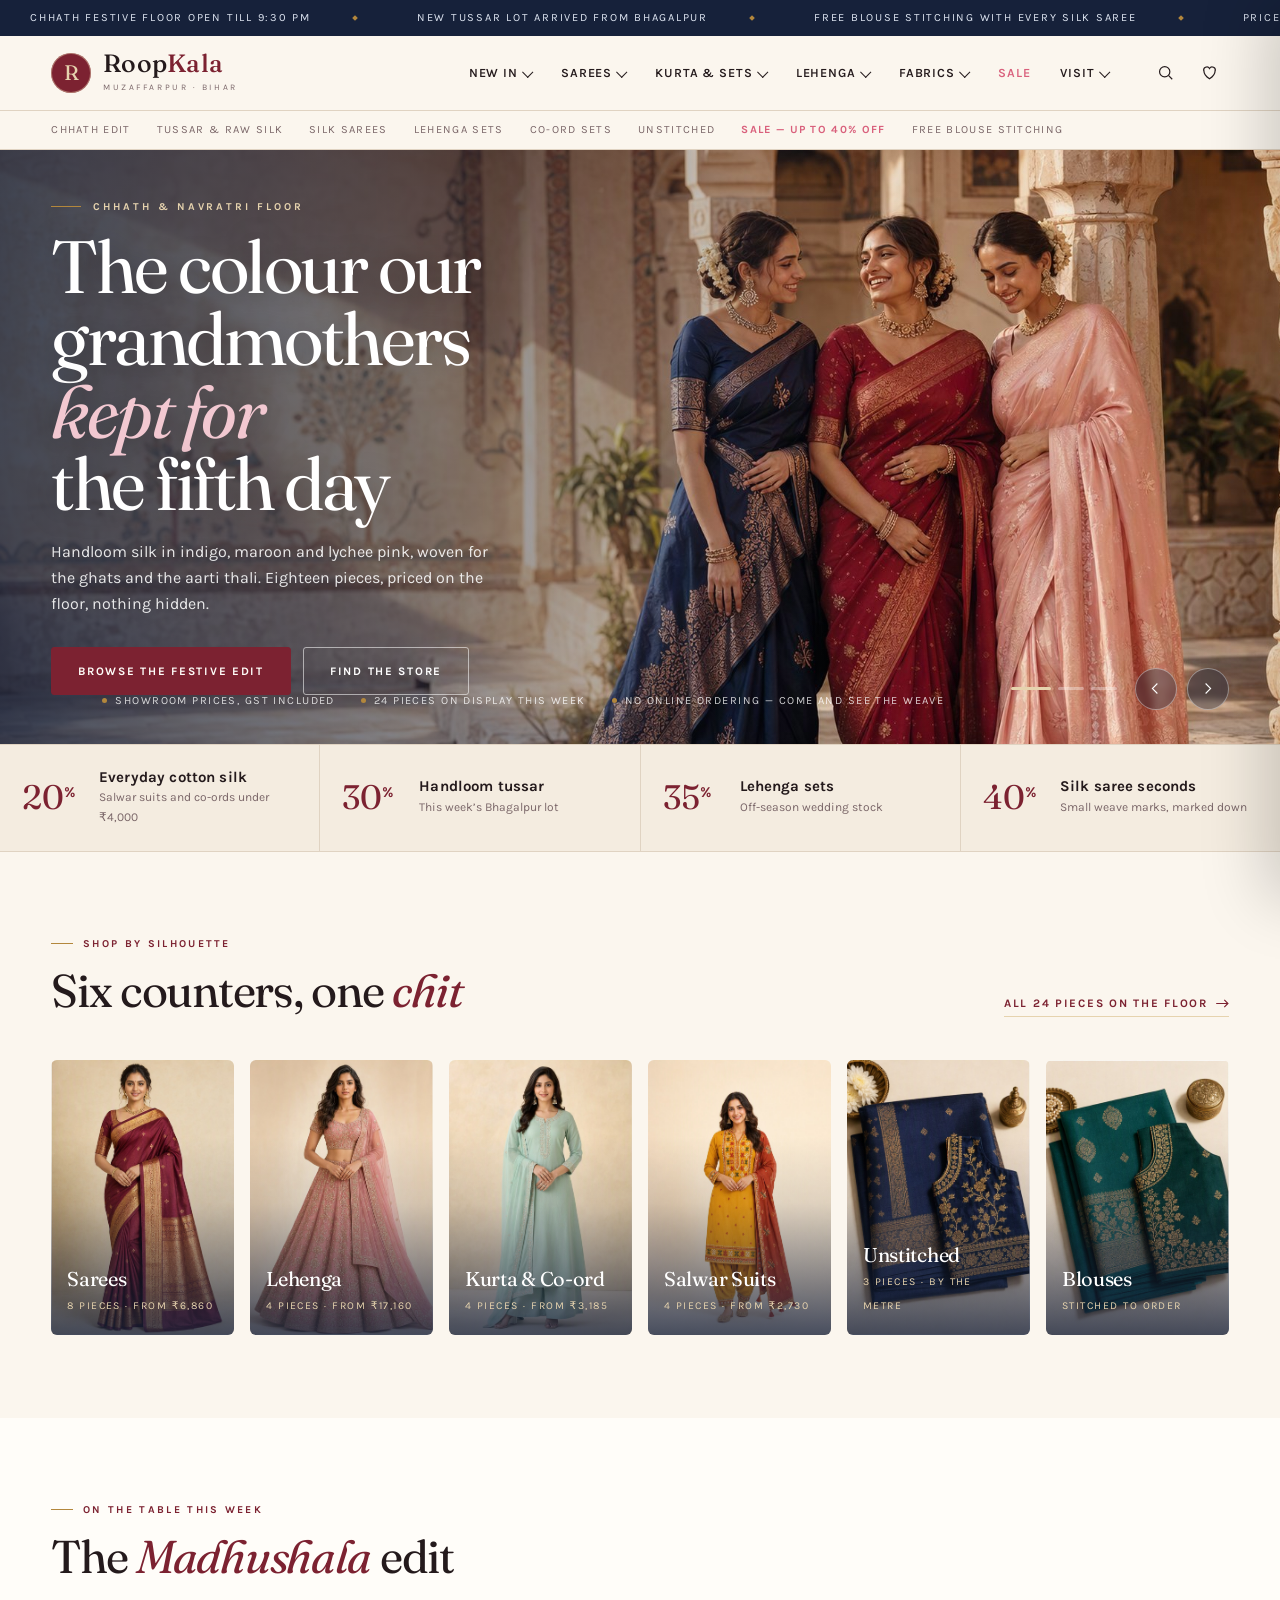
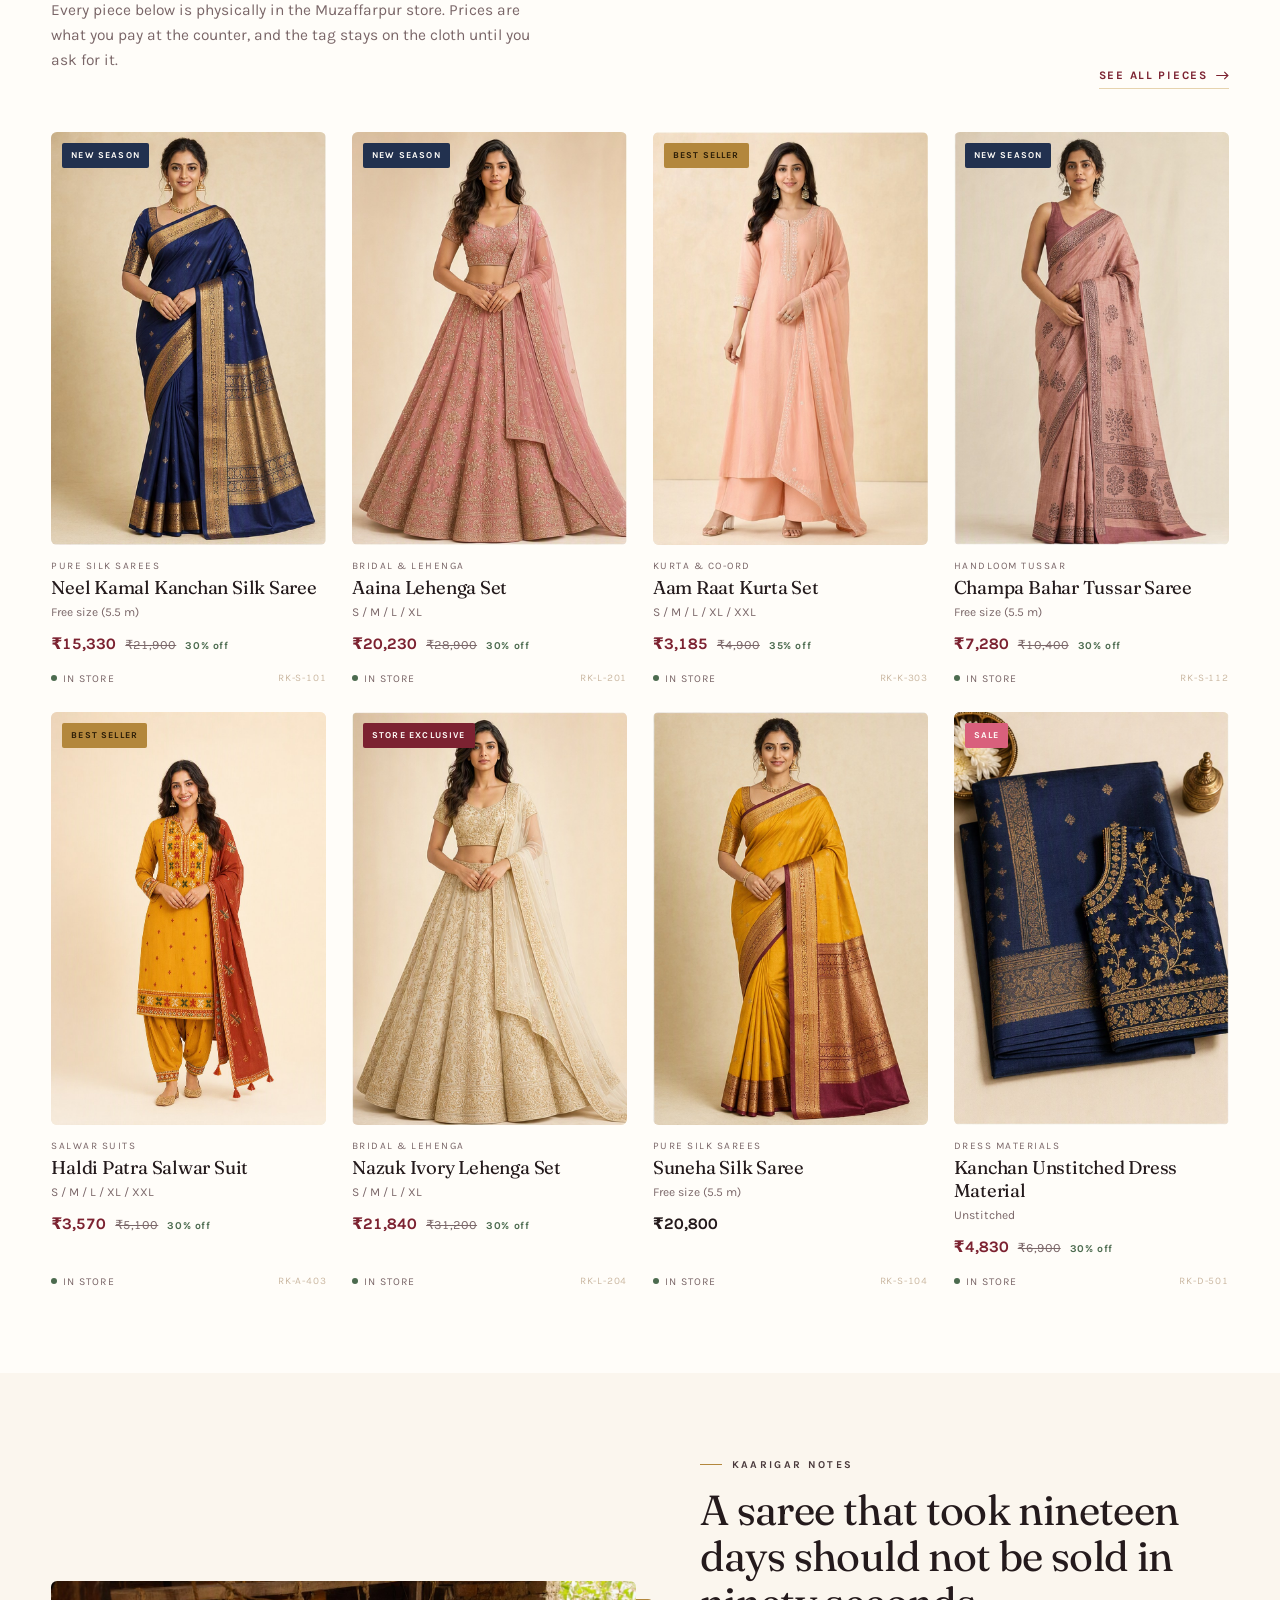
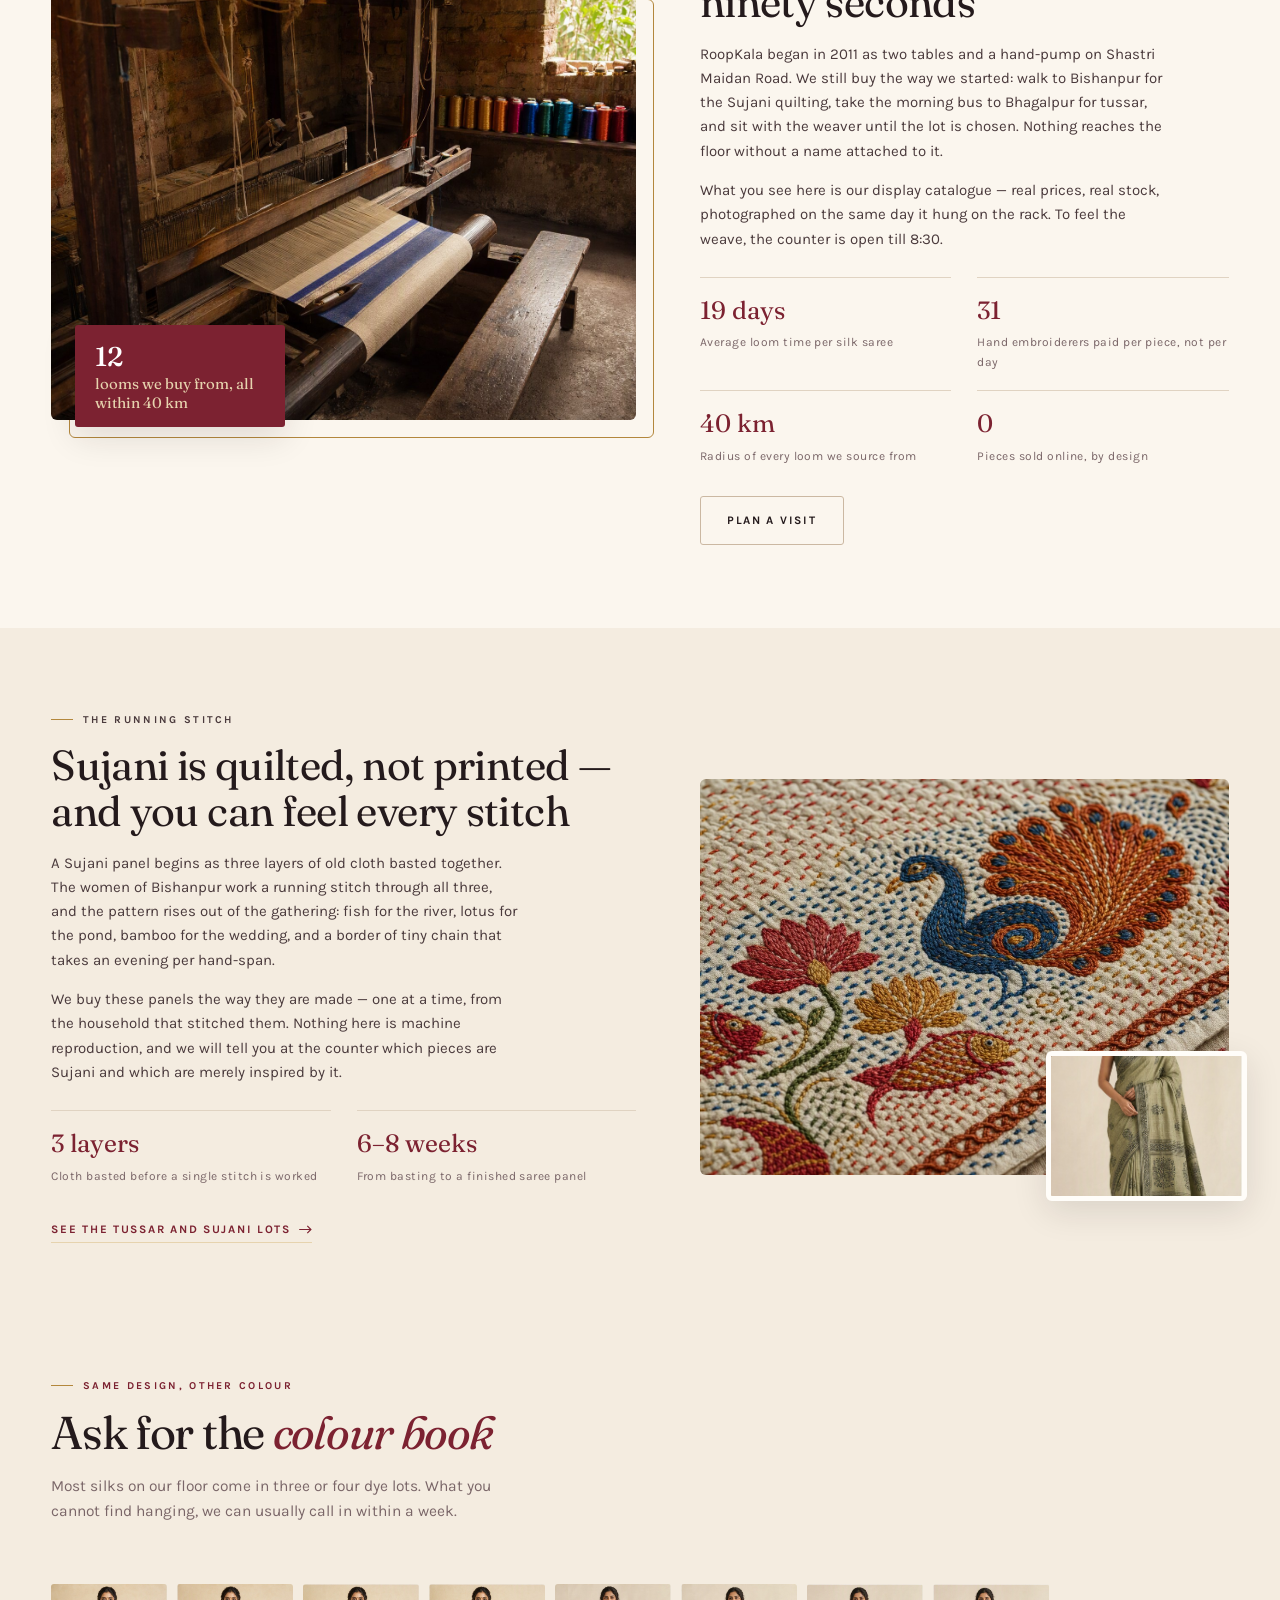
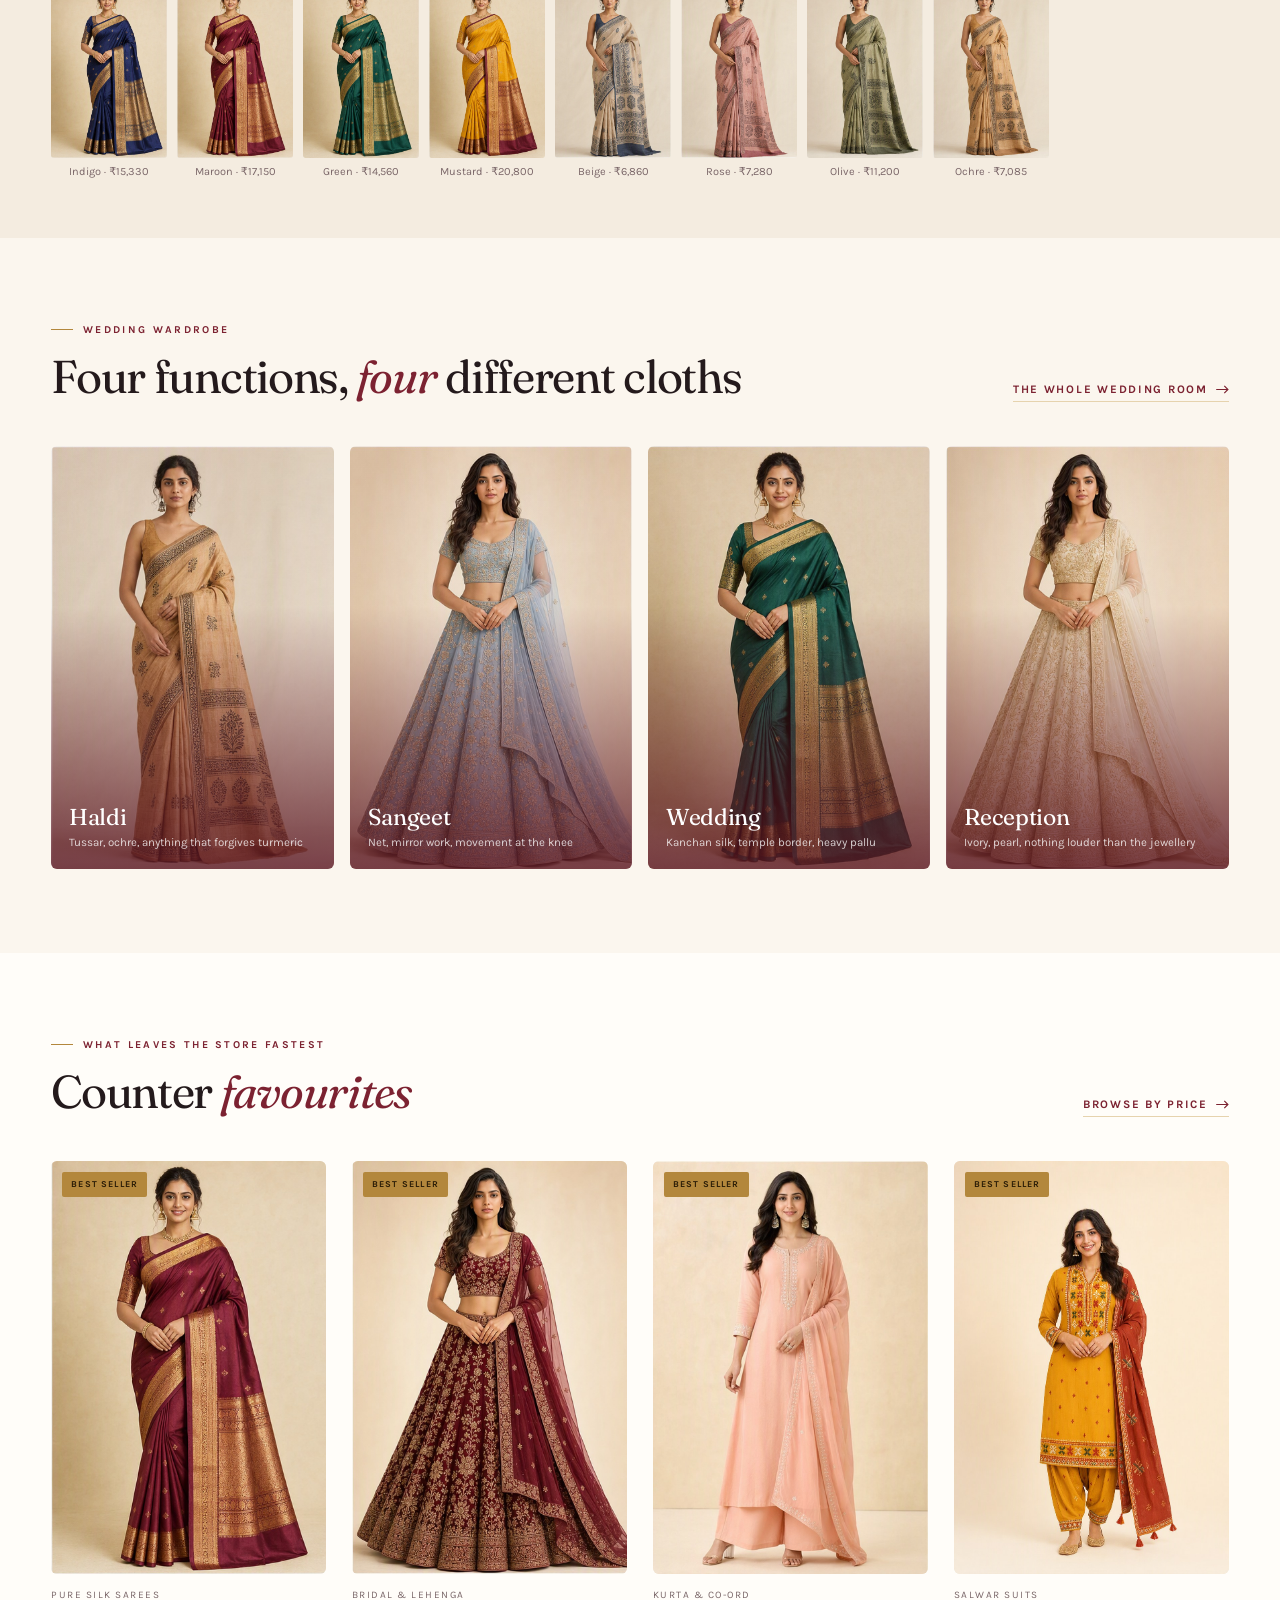
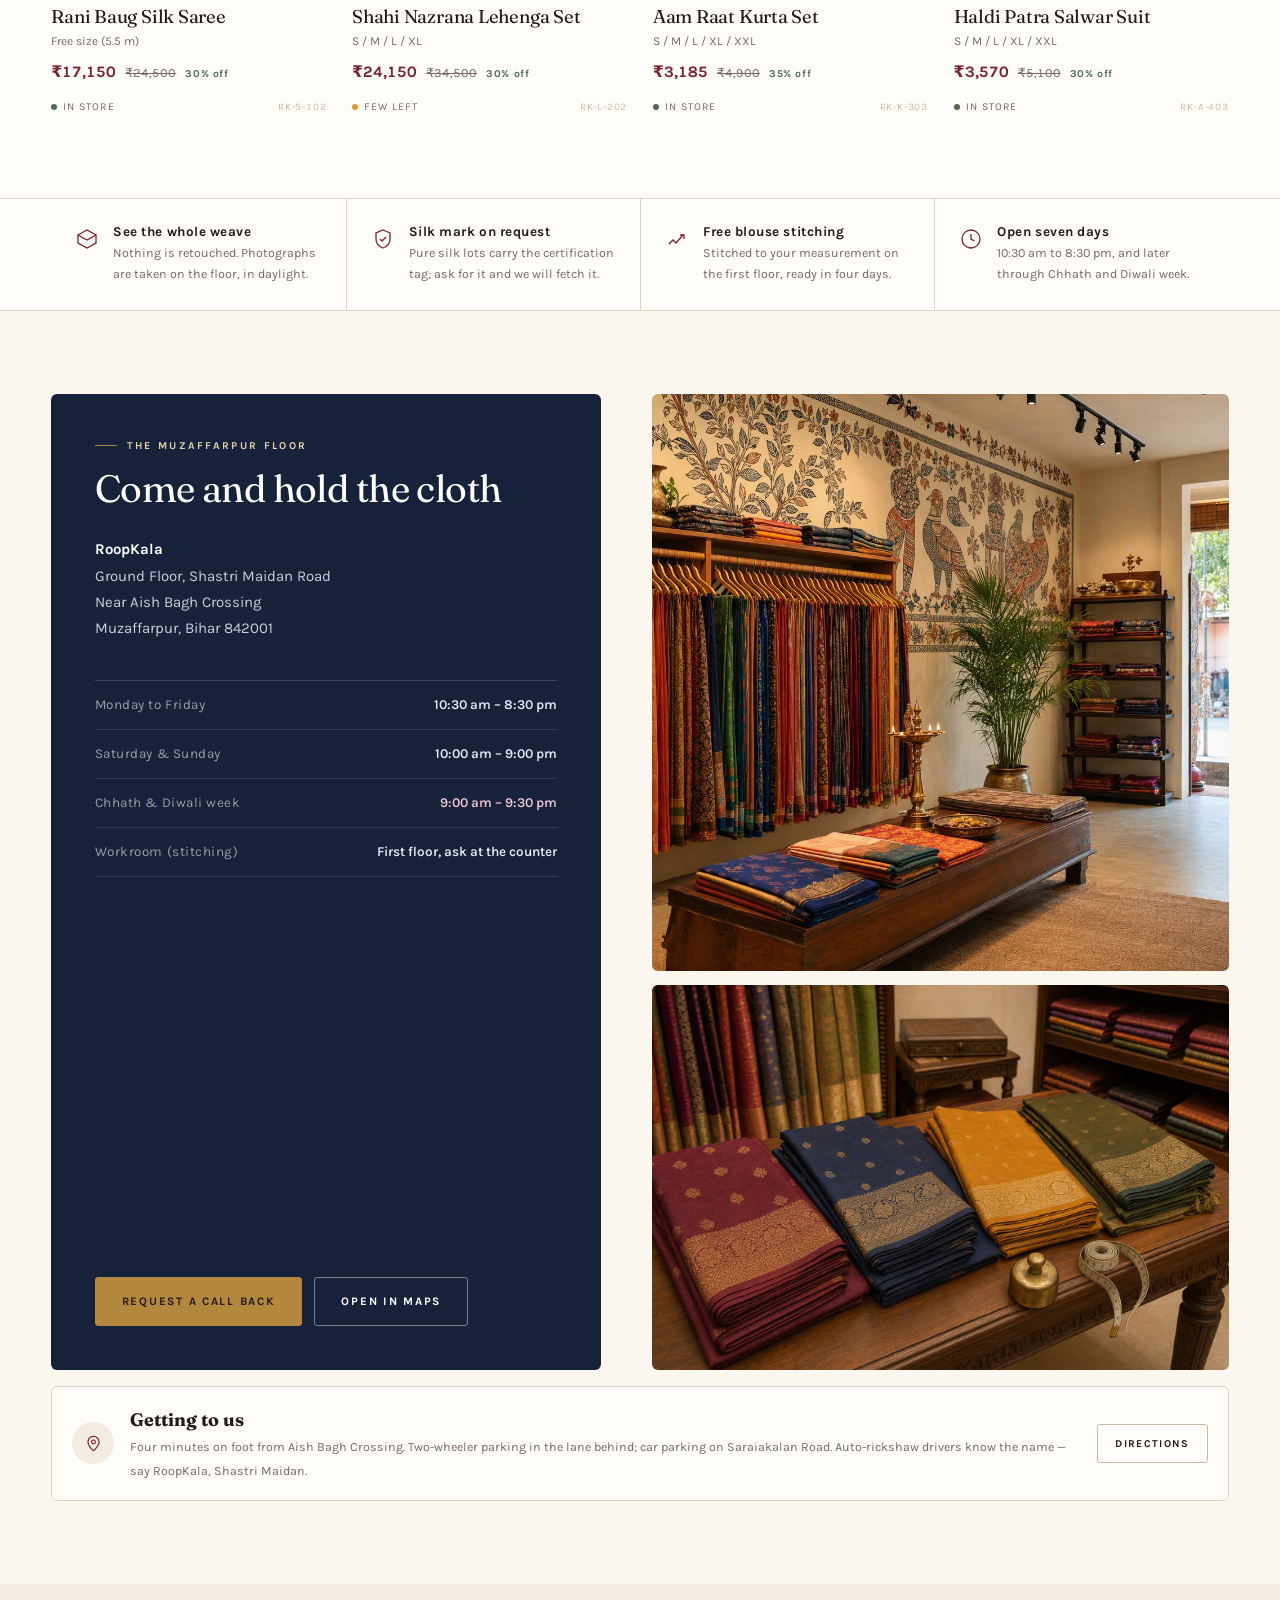
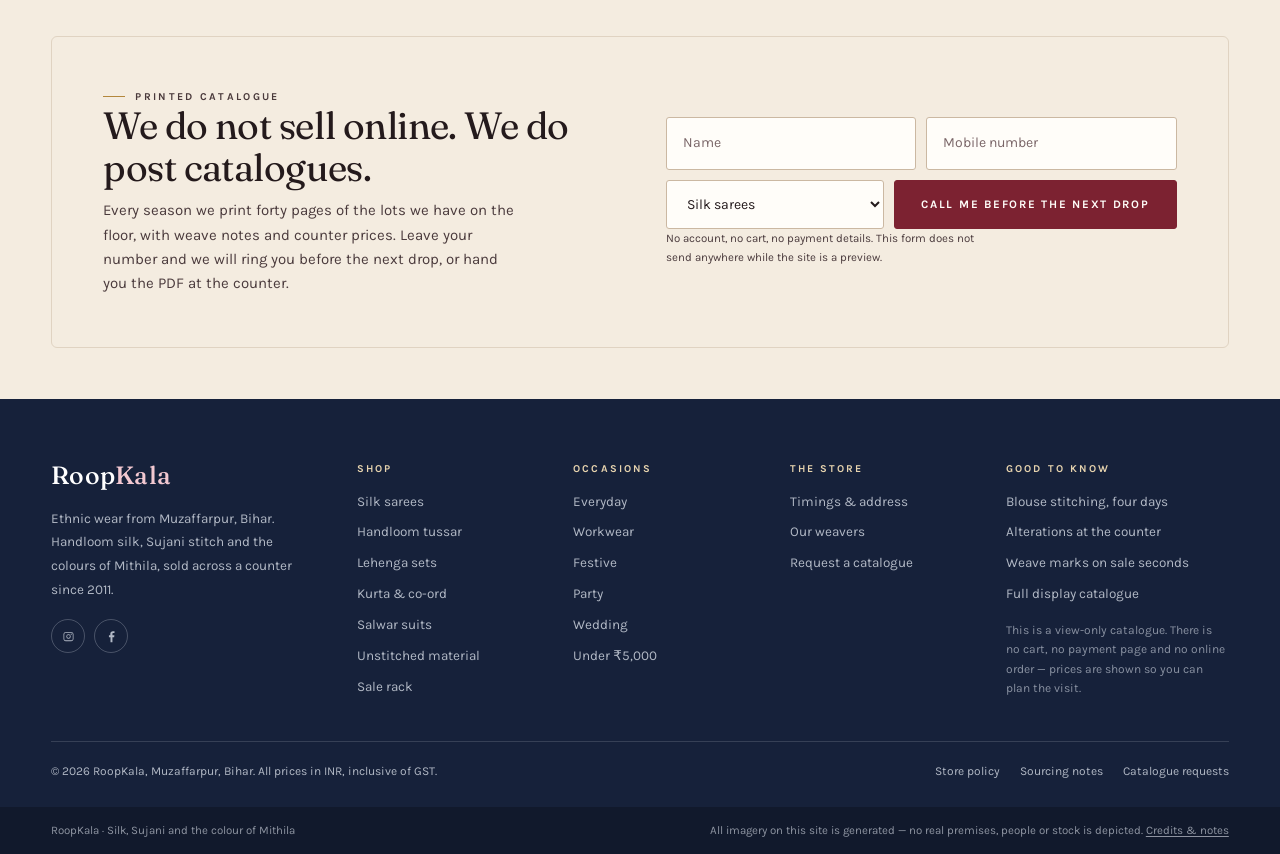
==== commit 8aa3214a: "Remove phone number and email site-wide Delete the placeholder contact number, email and WhatsApp li" ====
--- a/index.html
+++ b/index.html
@@ -147,7 +147,7 @@
                 <li><a href="index.html#store">Store &amp; timings</a></li>
                 <li><a href="index.html#craft">Our weavers</a></li>
                 <li><a href="index.html#catalogue">Request a catalogue</a></li>
-                <li><a href="tel:+919709041200">Call 97090 41200</a></li>
+                <li><a href="index.html#store">Ask at the counter</a></li>
               </ul>
             </div>
           </li>
@@ -155,10 +155,6 @@
       </nav>
 
       <div class="header-util">
-        <div class="header-phone">
-          <b>97090 41200</b>
-          <span>Shastri Maidan Rd</span>
-        </div>
         <a class="icon-btn" href="collections.html" aria-label="Search the catalogue">
           <svg viewBox="0 0 24 24" aria-hidden="true"><circle cx="11" cy="11" r="6.5"/><path d="M16 16l4.5 4.5"/></svg>
         </a>
@@ -507,10 +503,9 @@
             <div class="visit__row"><dt>Saturday &amp; Sunday</dt><dd>10:00 am &ndash; 9:00 pm</dd></div>
             <div class="visit__row"><dt>Chhath &amp; Diwali week</dt><dd><em>9:00 am &ndash; 9:30 pm</em></dd></div>
             <div class="visit__row"><dt>Workroom (stitching)</dt><dd>First floor, ask at the counter</dd></div>
-            <div class="visit__row"><dt>Call the store</dt><dd><a href="tel:+919709041200">97090 41200</a></dd></div>
           </dl>
           <div class="visit__cta">
-            <a class="btn" href="tel:+919709041200">Call the counter</a>
+            <a class="btn" href="#catalogue">Request a call back</a>
             <a class="btn btn--ghost" href="https://www.google.com/maps/search/?api=1&amp;query=Shastri+Maidan+Road+Muzaffarpur+Bihar" target="_blank" rel="noopener">Open in Maps</a>
           </div>
         </div>
@@ -540,7 +535,7 @@
         <div>
           <p class="eyebrow">Printed catalogue</p>
           <h2>We do not sell online. We do post catalogues.</h2>
-          <p>Every season we print forty pages of the lots we have on the floor, with weave notes and counter prices. Leave a number and we will call before the next drop, or send the PDF to your phone.</p>
+          <p>Every season we print forty pages of the lots we have on the floor, with weave notes and counter prices. Leave your number and we will ring you before the next drop, or hand you the PDF at the counter.</p>
         </div>
         <div>
           <form class="field" data-request-form>
@@ -577,7 +572,6 @@
         <div class="footer-social">
           <a href="#" aria-label="Instagram"><svg viewBox="0 0 24 24" aria-hidden="true"><path d="M12 8.5A3.5 3.5 0 1 0 12 15.5 3.5 3.5 0 0 0 12 8.5zm0 5.8a2.3 2.3 0 1 1 0-4.6 2.3 2.3 0 0 1 0 4.6zM17.3 8.2a.9.9 0 1 1-1.8 0 .9.9 0 0 1 1.8 0zM20 8.4c0-2.1-1.6-3.7-3.7-3.8H7.7C5.6 4.7 4 6.3 4 8.4v7.2c0 2.1 1.6 3.7 3.7 3.8h8.6c2.1-.1 3.7-1.7 3.7-3.8V8.4zm-1.2 7.2c0 1.5-1.1 2.6-2.5 2.6H7.7c-1.4 0-2.5-1.1-2.5-2.6V8.4c0-1.5 1.1-2.6 2.5-2.6h8.6c1.4 0 2.5 1.1 2.5 2.6v7.2z"/></svg></a>
           <a href="#" aria-label="Facebook"><svg viewBox="0 0 24 24" aria-hidden="true"><path d="M13.5 21v-8h2.7l.4-3.1h-3.1V7.9c0-.9.3-1.5 1.6-1.5h1.7V3.6c-.3 0-1.3-.1-2.5-.1-2.5 0-4.2 1.5-4.2 4.3v2.1H7.9V13h2.5v8h3.1z"/></svg></a>
-          <a href="https://wa.me/919709041200" aria-label="WhatsApp"><svg viewBox="0 0 24 24" aria-hidden="true"><path d="M12 3.5a8.4 8.4 0 0 0-7.2 12.7L3.6 20.4l4.3-1.1A8.4 8.4 0 1 0 12 3.5zm0 1.4a7 7 0 0 1 5.6 11.2l-.2.3.6 2.3-2.4-.6-.3.2A7 7 0 1 1 12 4.9zm-2.8 3.4c-.2 0-.5.1-.7.4-.2.3-.8.9-.8 2s.7 2.2.9 2.4c.1.2 1.4 2.3 3.5 3.1 1.7.7 2.1.6 2.5.5.4 0 1.2-.5 1.4-1 .2-.5.2-.9.1-1l-.2-.2-1-.5c-.2-.1-.4-.1-.5.1l-.6.8c-.1.2-.3.2-.5.1-.3-.1-1-.4-1.8-1.2-.7-.6-1.1-1.3-1.2-1.5-.1-.2 0-.4.1-.5l.4-.5c.1-.2.1-.3 0-.5l-.6-1.5c-.2-.4-.4-.4-.5-.4h-.1z"/></svg></a>
         </div>
       </div>
 
@@ -612,8 +606,6 @@
           <li><a href="index.html#store">Timings &amp; address</a></li>
           <li><a href="index.html#craft">Our weavers</a></li>
           <li><a href="index.html#catalogue">Request a catalogue</a></li>
-          <li><a href="tel:+919709041200">97090 41200</a></li>
-          <li><a href="mailto:kaarigar@roopkala.in">kaarigar@roopkala.in</a></li>
         </ul>
       </div>
 
@@ -705,7 +697,7 @@
   </div>
   <div class="drawer__foot">
     Shastri Maidan Road, Muzaffarpur<br>
-    <a href="tel:+919709041200">97090 41200</a> &middot; 10:30 am &ndash; 8:30 pm
+    Open 10:30 am &ndash; 8:30 pm
   </div>
 </aside>
 <div class="scrim" data-scrim></div>
